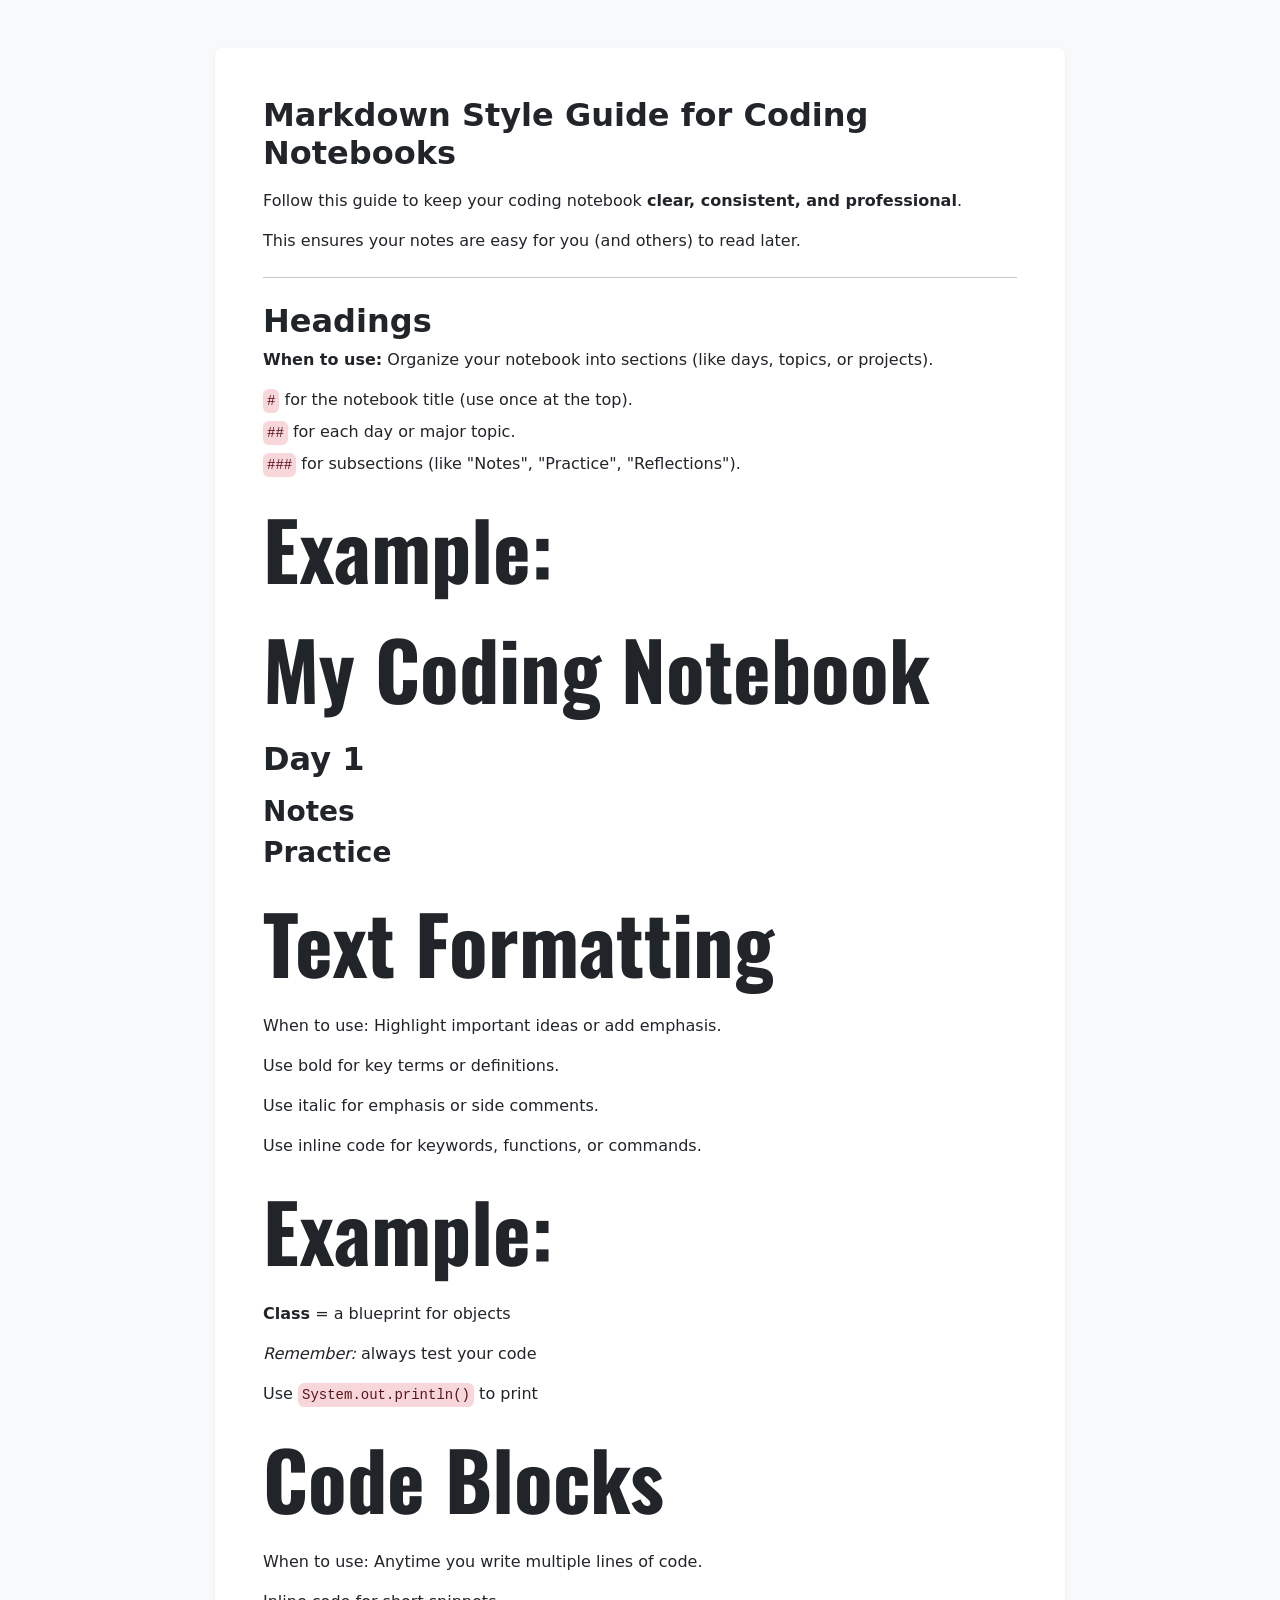
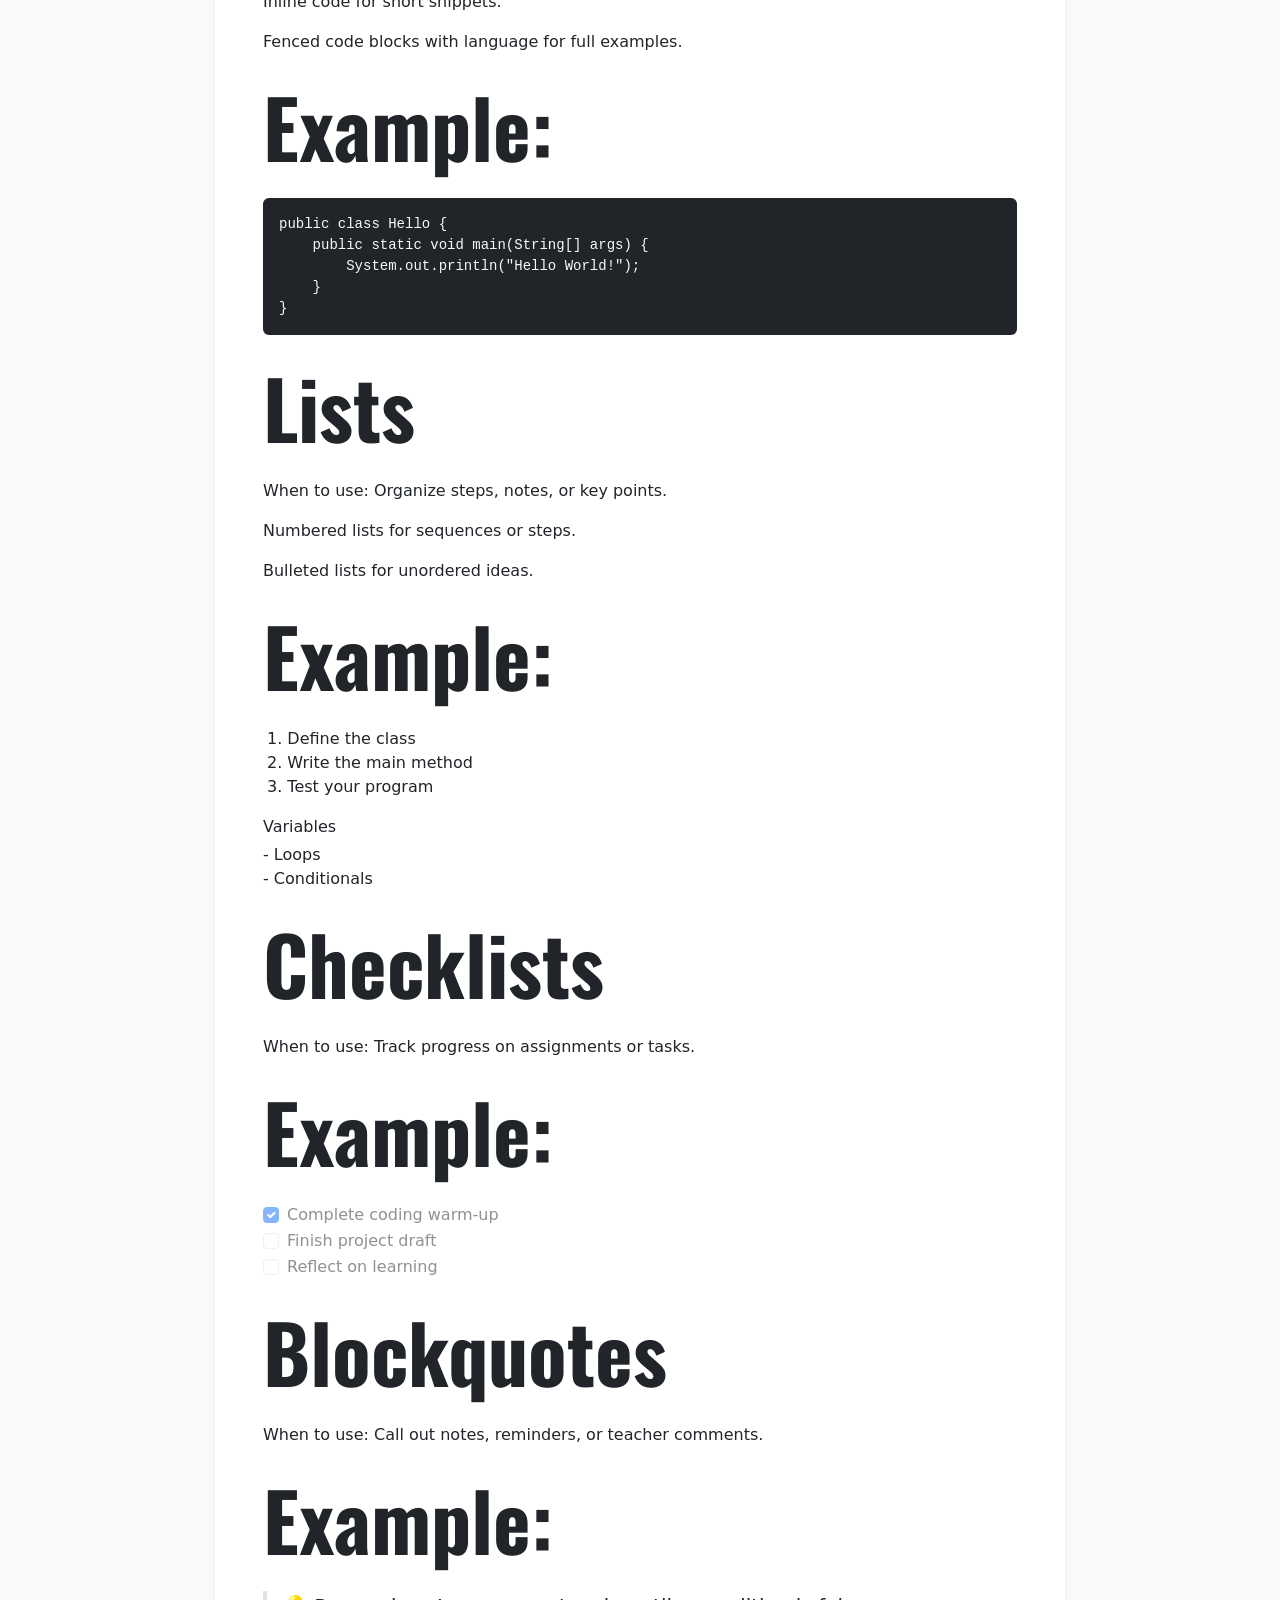
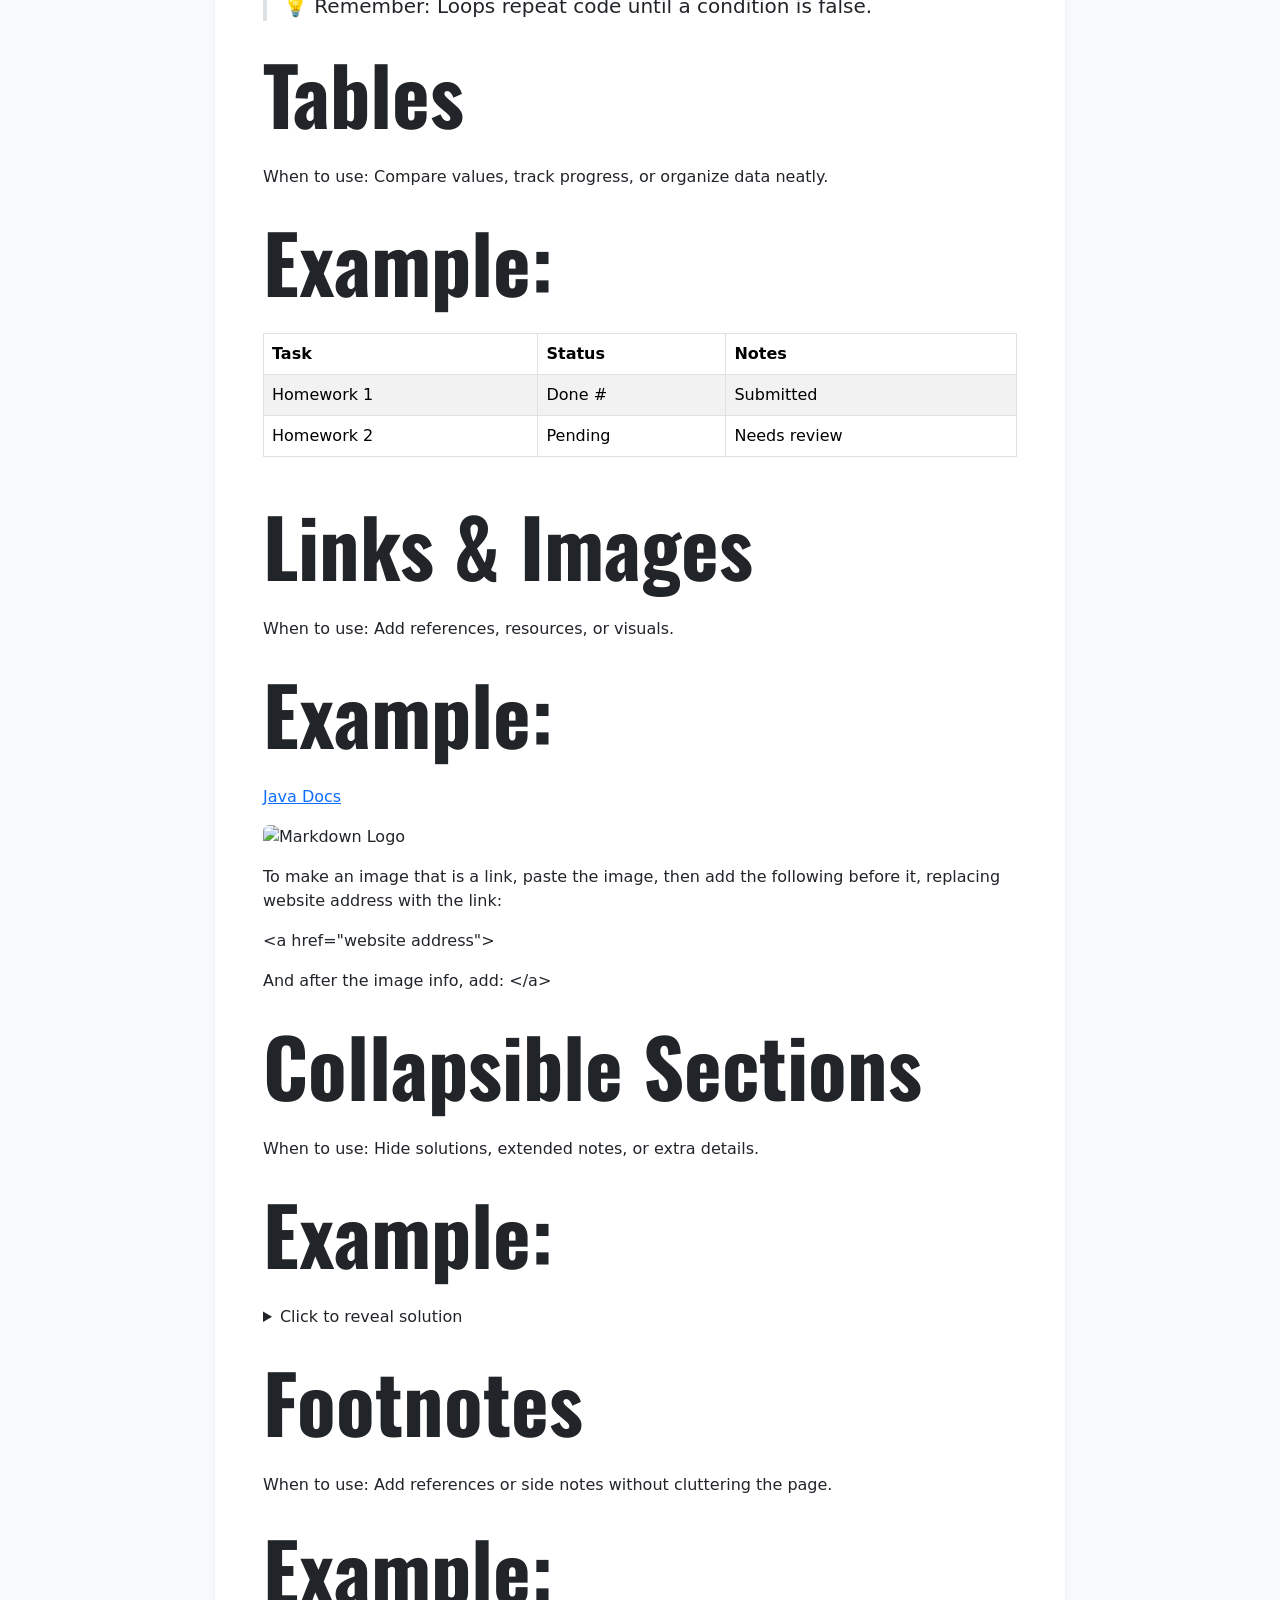
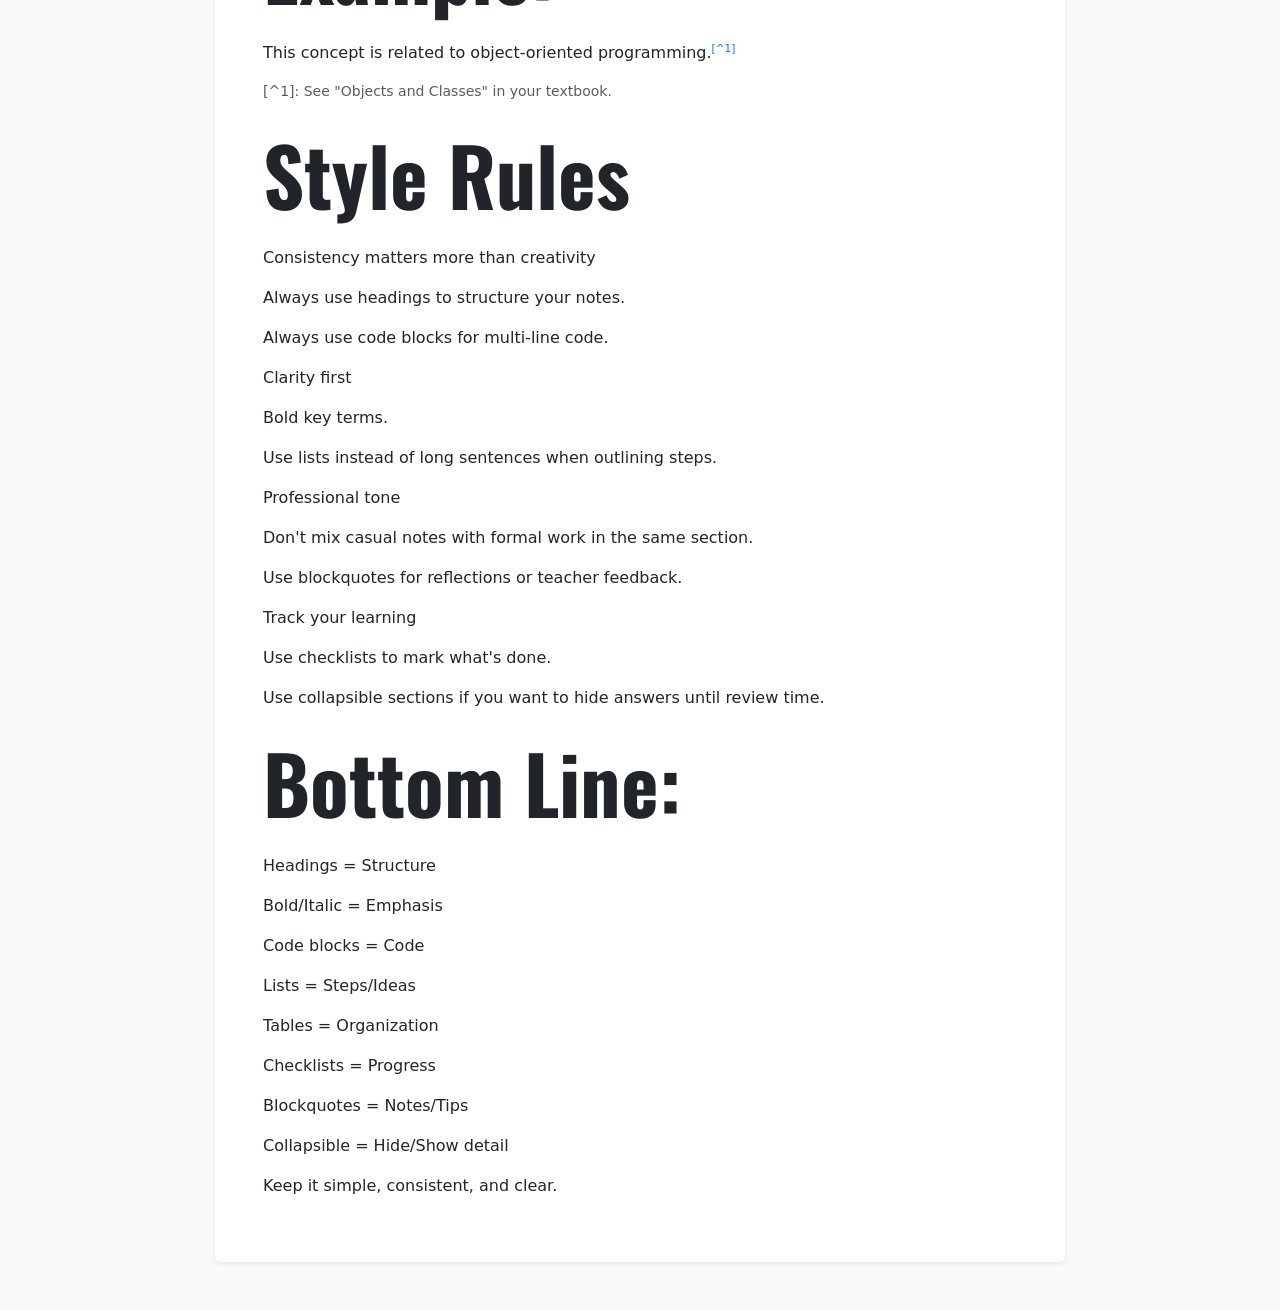
==== notebook.html @ dd40cfe1 "MD to BS5" ====
<!DOCTYPE html>
<html lang="en">
<head>
  <meta charset="UTF-8">
  <meta name="viewport" content="width=device-width, initial-scale=1.0">
  <title>Markdown Style Guide for Coding Notebooks</title>
  <!-- Bootstrap 5 CSS -->
  <link href="https://cdn.jsdelivr.net/npm/bootstrap@5.3.8/dist/css/bootstrap.min.css" rel="stylesheet">
  <link href="style.css" rel="stylesheet">
</head>
<body class="bg-light py-5">
  <div class="container bg-white p-4 p-md-5 rounded shadow-sm" style="max-width: 850px;">

    <h2 class="h2 fw-bold text-dark">Markdown Style Guide for Coding Notebooks</h2>
    
    <p class="mt-3">Follow this guide to keep your coding notebook <strong class="fw-bold">clear, consistent, and professional</strong>.</p>
    
    <p>This ensures your notes are easy for you (and others) to read later.</p>
    
    <hr class="my-4">
    
    <h2 class="h2 fw-bold text-dark">Headings</h2>
    
    <p><strong class="fw-bold">When to use:</strong> Organize your notebook into sections (like days, topics, or projects).</p>
    
    <ul class="list-unstyled">
      <li class="mb-2"><code class="text-danger-emphasis bg-danger-subtle p-1 rounded">#</code> for the notebook title (use once at the top).</li>
      <li class="mb-2"><code class="text-danger-emphasis bg-danger-subtle p-1 rounded">##</code> for each day or major topic.</li>
      <li class="mb-2"><code class="text-danger-emphasis bg-danger-subtle p-1 rounded">###</code> for subsections (like "Notes", "Practice", "Reflections").</li>
    </ul>
    
    <h1 class="display-1 fw-bold text-dark my-4">Example:</h1>
    
    <h1 class="display-1 fw-bold text-dark my-4">My Coding Notebook</h1>
    
    <h2 class="h2 fw-bold text-dark my-3">Day 1</h2>
    
    <h3 class="h3 fw-bold text-dark my-2">Notes</h3>
    
    <h3 class="h3 fw-bold text-dark my-2">Practice</h3>
    
    <h1 class="display-1 fw-bold text-dark my-4">Text Formatting</h1>
    
    <p>When to use: Highlight important ideas or add emphasis.</p>
    
    <p>Use bold for key terms or definitions.</p>
    
    <p>Use italic for emphasis or side comments.</p>
    
    <p>Use inline code for keywords, functions, or commands.</p>
    
    <h1 class="display-1 fw-bold text-dark my-4">Example:</h1>
    
    <p><strong class="fw-bold">Class</strong> = a blueprint for objects</p>
    
    <p><em class="fst-italic">Remember:</em> always test your code</p>
    
    <p>Use <code class="text-danger-emphasis bg-danger-subtle p-1 rounded">System.out.println()</code> to print</p>
    
    <h1 class="display-1 fw-bold text-dark my-4">Code Blocks</h1>
    
    <p>When to use: Anytime you write multiple lines of code.</p>
    
    <p>Inline code for short snippets.</p>
    
    <p>Fenced code blocks with language for full examples.</p>
    
    <h1 class="display-1 fw-bold text-dark my-4">Example:</h1>
    
    <pre class="bg-dark text-light p-3 rounded"><code>public class Hello {
    public static void main(String[] args) {
        System.out.println("Hello World!");
    }
}</code></pre>
    
    <h1 class="display-1 fw-bold text-dark my-4">Lists</h1>
    
    <p>When to use: Organize steps, notes, or key points.</p>
    
    <p>Numbered lists for sequences or steps.</p>
    
    <p>Bulleted lists for unordered ideas.</p>
    
    <h1 class="display-1 fw-bold text-dark my-4">Example:</h1>
    
    <ol class="list-group list-group-numbered border-0 mb-3">
      <li class="list-group-item border-0 p-0 ps-1 bg-transparent">Define the class</li>
      <li class="list-group-item border-0 p-0 ps-1 bg-transparent">Write the main method</li>
      <li class="list-group-item border-0 p-0 ps-1 bg-transparent">Test your program</li>
    </ol>
    
    <p class="mb-1">Variables</p>
    
    <ul class="list-unstyled mb-3">
      <li>- Loops</li>
      <li>- Conditionals</li>
    </ul>
    
    <h1 class="display-1 fw-bold text-dark my-4">Checklists</h1>
    
    <p>When to use: Track progress on assignments or tasks.</p>
    
    <h1 class="display-1 fw-bold text-dark my-4">Example:</h1>
    
    <div class="form-check">
      <input class="form-check-input" type="checkbox" checked disabled id="check1">
      <label class="form-check-label" for="check1">Complete coding warm-up</label>
    </div>
    
    <div class="form-check">
      <input class="form-check-input" type="checkbox" disabled id="check2">
      <label class="form-check-label" for="check2">Finish project draft</label>
    </div>
    
    <div class="form-check">
      <input class="form-check-input" type="checkbox" disabled id="check3">
      <label class="form-check-label" for="check3">Reflect on learning</label>
    </div>
    
    <h1 class="display-1 fw-bold text-dark my-4">Blockquotes</h1>
    
    <p>When to use: Call out notes, reminders, or teacher comments.</p>
    
    <h1 class="display-1 fw-bold text-dark my-4">Example:</h1>
    
    <blockquote class="blockquote border-start border-4 ps-3">
      <p>💡 Remember: Loops repeat code until a condition is false.</p>
    </blockquote>
    
    <h1 class="display-1 fw-bold text-dark my-4">Tables</h1>
    
    <p>When to use: Compare values, track progress, or organize data neatly.</p>
    
    <h1 class="display-1 fw-bold text-dark my-4">Example:</h1>
    
    <div class="table-responsive">
      <table class="table table-striped table-hover table-bordered">
        <thead>
          <tr>
            <th>Task</th>
            <th>Status</th>
            <th>Notes</th>
          </tr>
        </thead>
        <tbody>
          <tr>
            <td>Homework 1</td>
            <td>Done #</td>
            <td>Submitted</td>
          </tr>
          <tr>
            <td>Homework 2</td>
            <td>Pending</td>
            <td>Needs review</td>
          </tr>
        </tbody>
      </table>
    </div>
    
    <h1 class="display-1 fw-bold text-dark my-4">Links &amp; Images</h1>
    
    <p>When to use: Add references, resources, or visuals.</p>
    
    <h1 class="display-1 fw-bold text-dark my-4">Example:</h1>
    
    <p><a href="https://oracle.com" class="link-primary">Java Docs</a></p>
    
    <p><img src="https://wikimedia.org" class="img-fluid rounded" alt="Markdown Logo"></p>
    
    <p>To make an image that is a link, paste the image, then add the following before it, replacing website address with the link:</p>
    
    <p>&lt;a href="website address"&gt;</p>
    
    <p>And after the image info, add: &lt;/a&gt;</p>
    
    <h1 class="display-1 fw-bold text-dark my-4">Collapsible Sections</h1>
    
    <p>When to use: Hide solutions, extended notes, or extra details.</p>
    
    <h1 class="display-1 fw-bold text-dark my-4">Example:</h1>
    
    <details>
      <summary>Click to reveal solution</summary>
      <p class="mt-2">System.out.println("Answer: 42");</p>
    </details>
    
    <h1 class="display-1 fw-bold text-dark my-4">Footnotes</h1>
    
    <p>When to use: Add references or side notes without cluttering the page.</p>
    
    <h1 class="display-1 fw-bold text-dark my-4">Example:</h1>
    
    <p>This concept is related to object-oriented programming.<sup><a href="#footnote-1" class="text-decoration-none small">[^1]</a></sup></p>
    
    <p id="footnote-1" class="text-muted small mt-3">[^1]: See "Objects and Classes" in your textbook.</p>
    
    <h1 class="display-1 fw-bold text-dark my-4">Style Rules</h1>
    
    <p>Consistency matters more than creativity</p>
    
    <p>Always use headings to structure your notes.</p>
    
    <p>Always use code blocks for multi-line code.</p>
    
    <p>Clarity first</p>
    
    <p>Bold key terms.</p>
    
    <p>Use lists instead of long sentences when outlining steps.</p>
    
    <p>Professional tone</p>
    
    <p>Don't mix casual notes with formal work in the same section.</p>
    
    <p>Use blockquotes for reflections or teacher feedback.</p>
    
    <p>Track your learning</p>
    
    <p>Use checklists to mark what's done.</p>
    
    <p>Use collapsible sections if you want to hide answers until review time.</p>
    
    <h1 class="display-1 fw-bold text-dark my-4">Bottom Line:</h1>
    
    <p>Headings = Structure</p>
    
    <p>Bold/Italic = Emphasis</p>
    
    <p>Code blocks = Code</p>
    
    <p>Lists = Steps/Ideas</p>
    
    <p>Tables = Organization</p>
    
    <p>Checklists = Progress</p>
    
    <p>Blockquotes = Notes/Tips</p>
    
    <p>Collapsible = Hide/Show detail</p>
    
    <p>Keep it simple, consistent, and clear.</p>

  </div>
  <script src="https://cdn.jsdelivr.net/npm/bootstrap@5.3.8/dist/js/bootstrap.bundle.min.js" integrity="sha384-FKyoEForCGlyvwx9Hj09JcYn3nv7wiPVlz7YYwJrWVcXK/BmnVDxM+D2scQbITxI" crossorigin="anonymous"></script>
</body>
</html>
---- style.css ----
@import url('https://fonts.googleapis.com/css2?family=Oswald:wght@200..700&display=swap');

h1, h2 h3 {
  font-family: 'Oswald', sans-serif;
}

html {
  scroll-behavior: smooth;
}
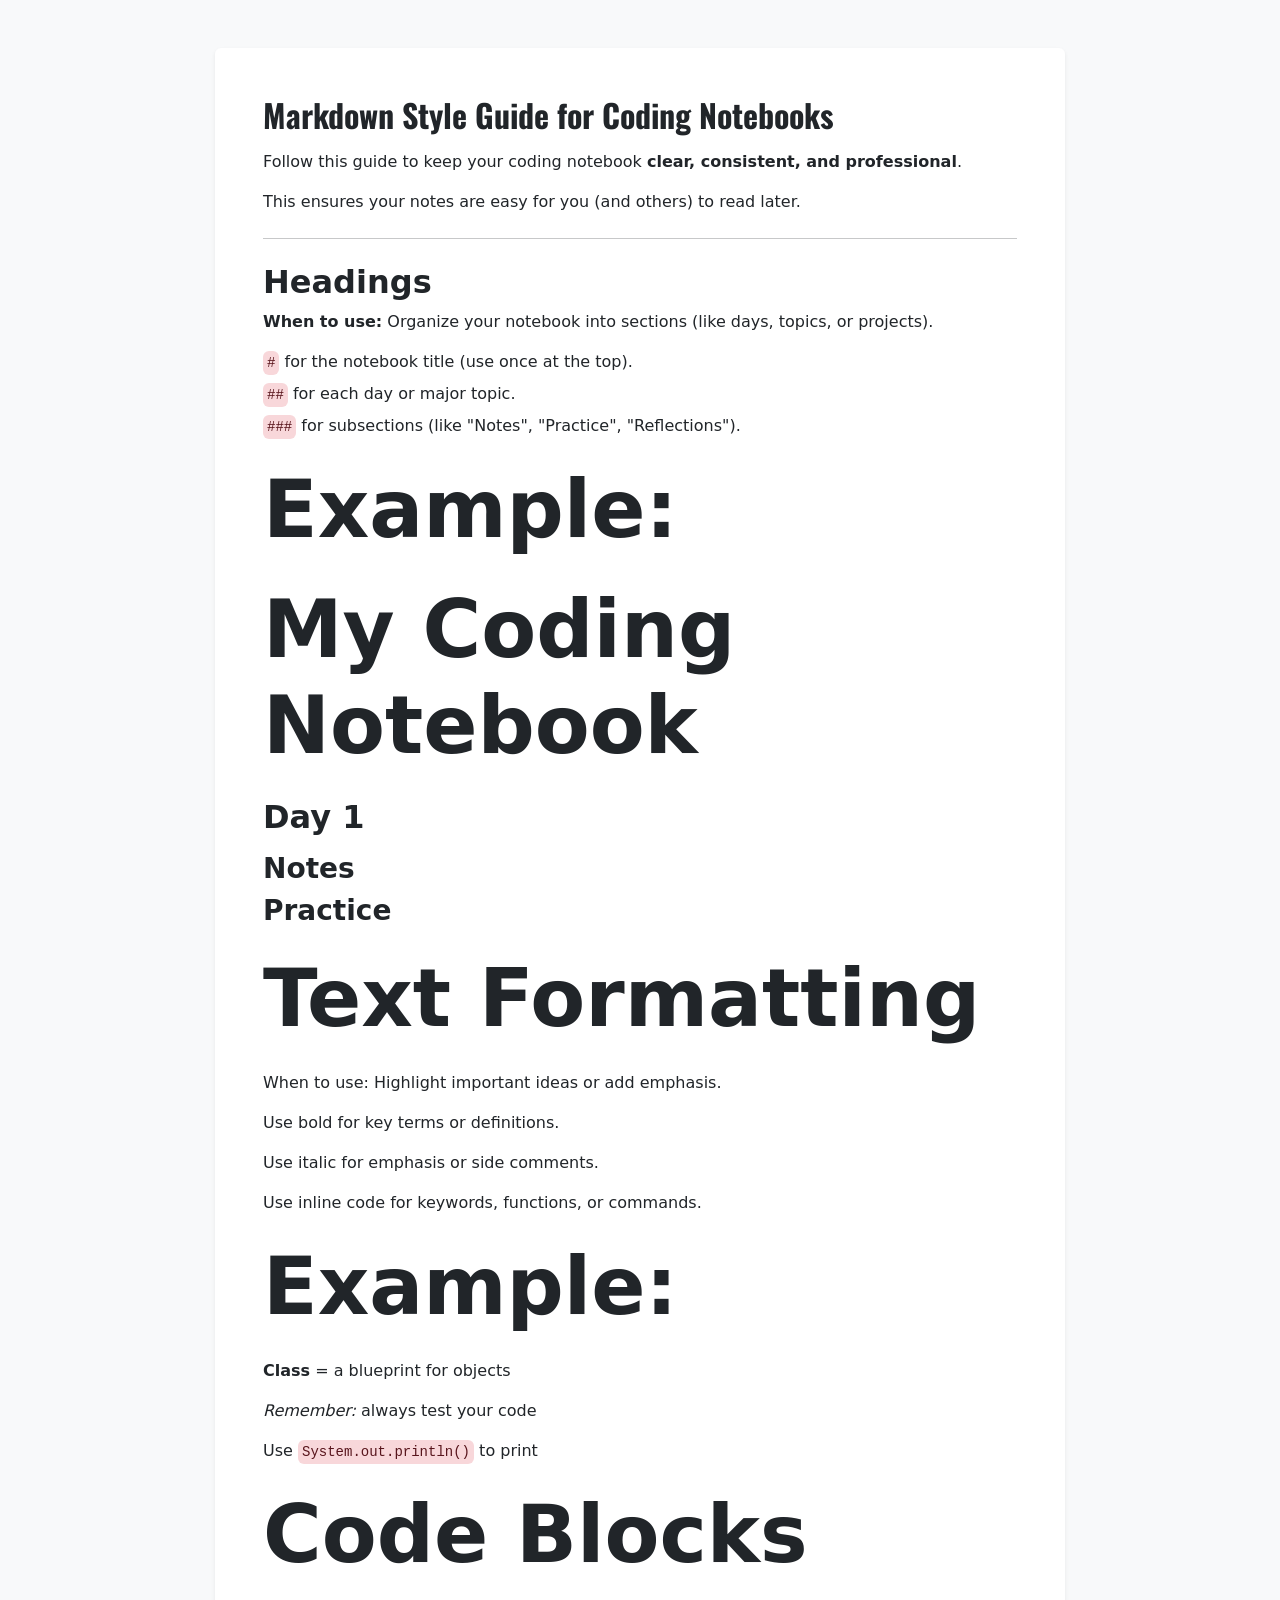
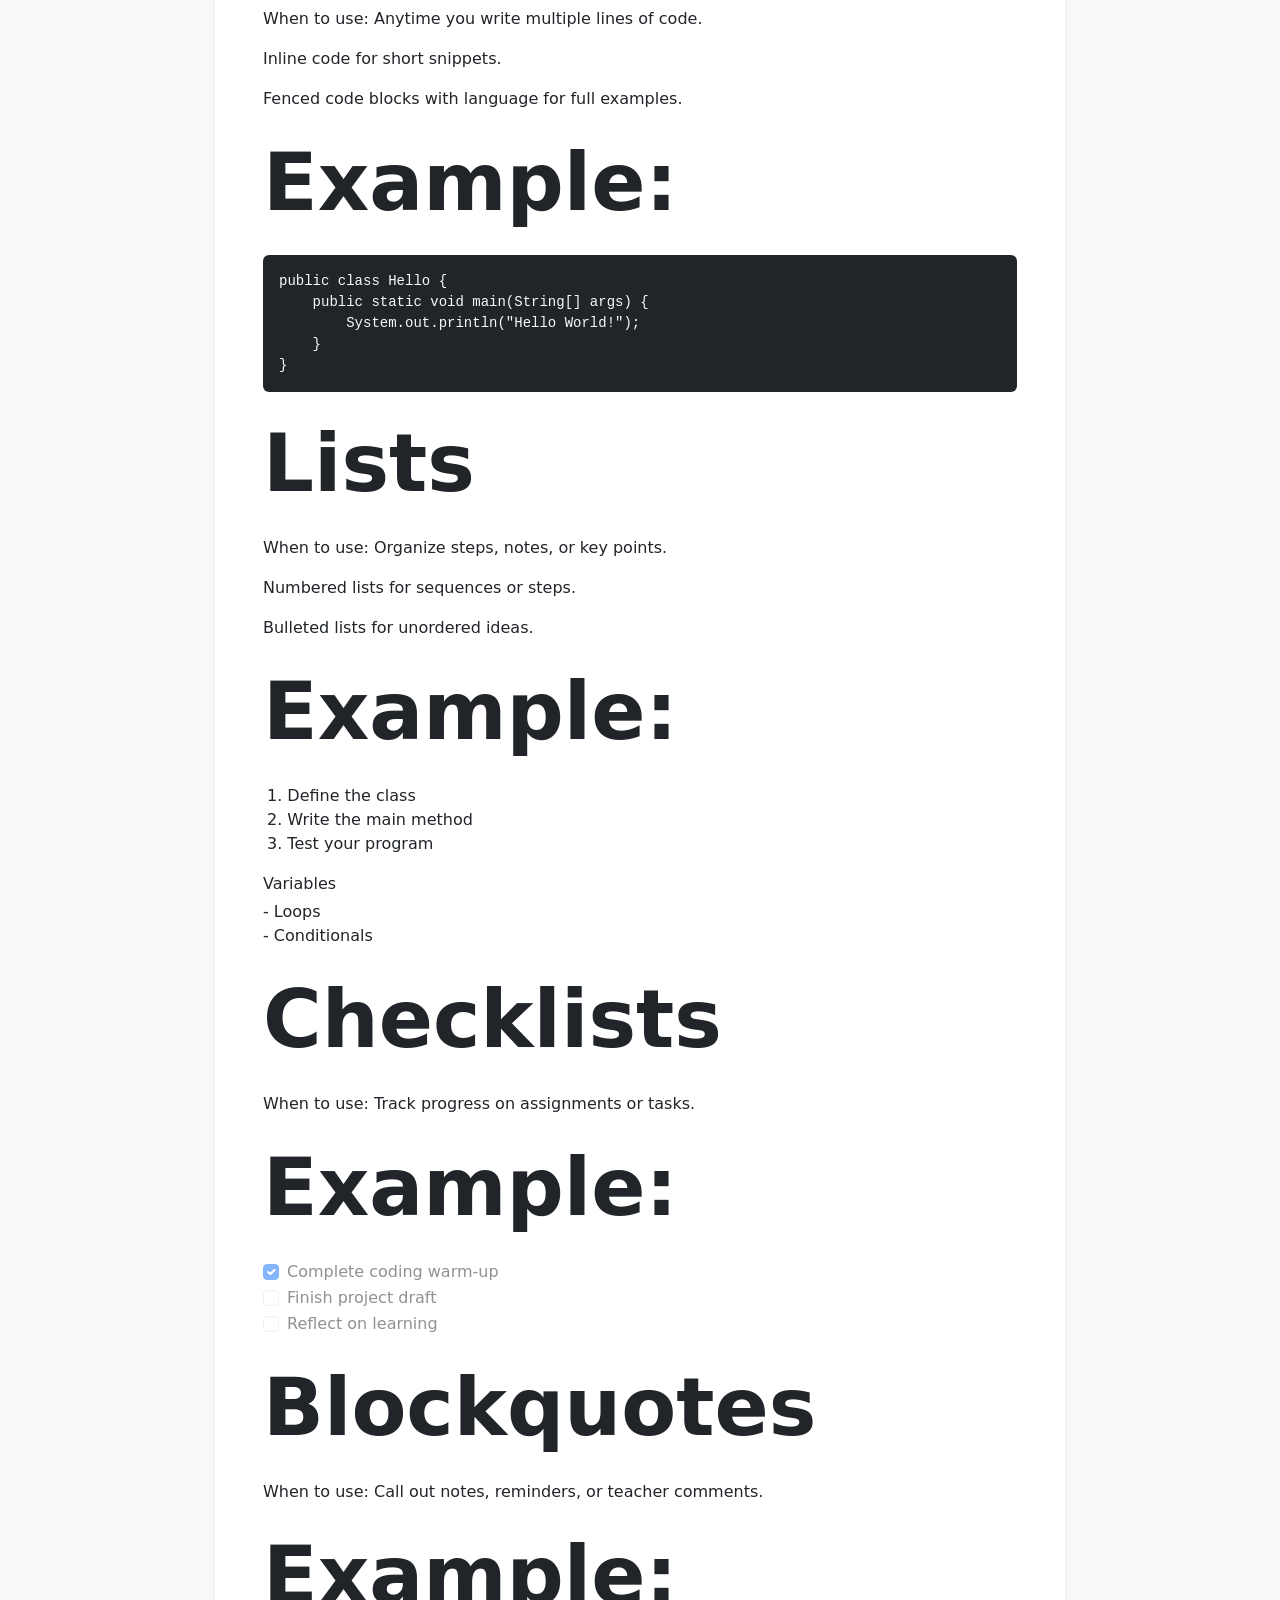
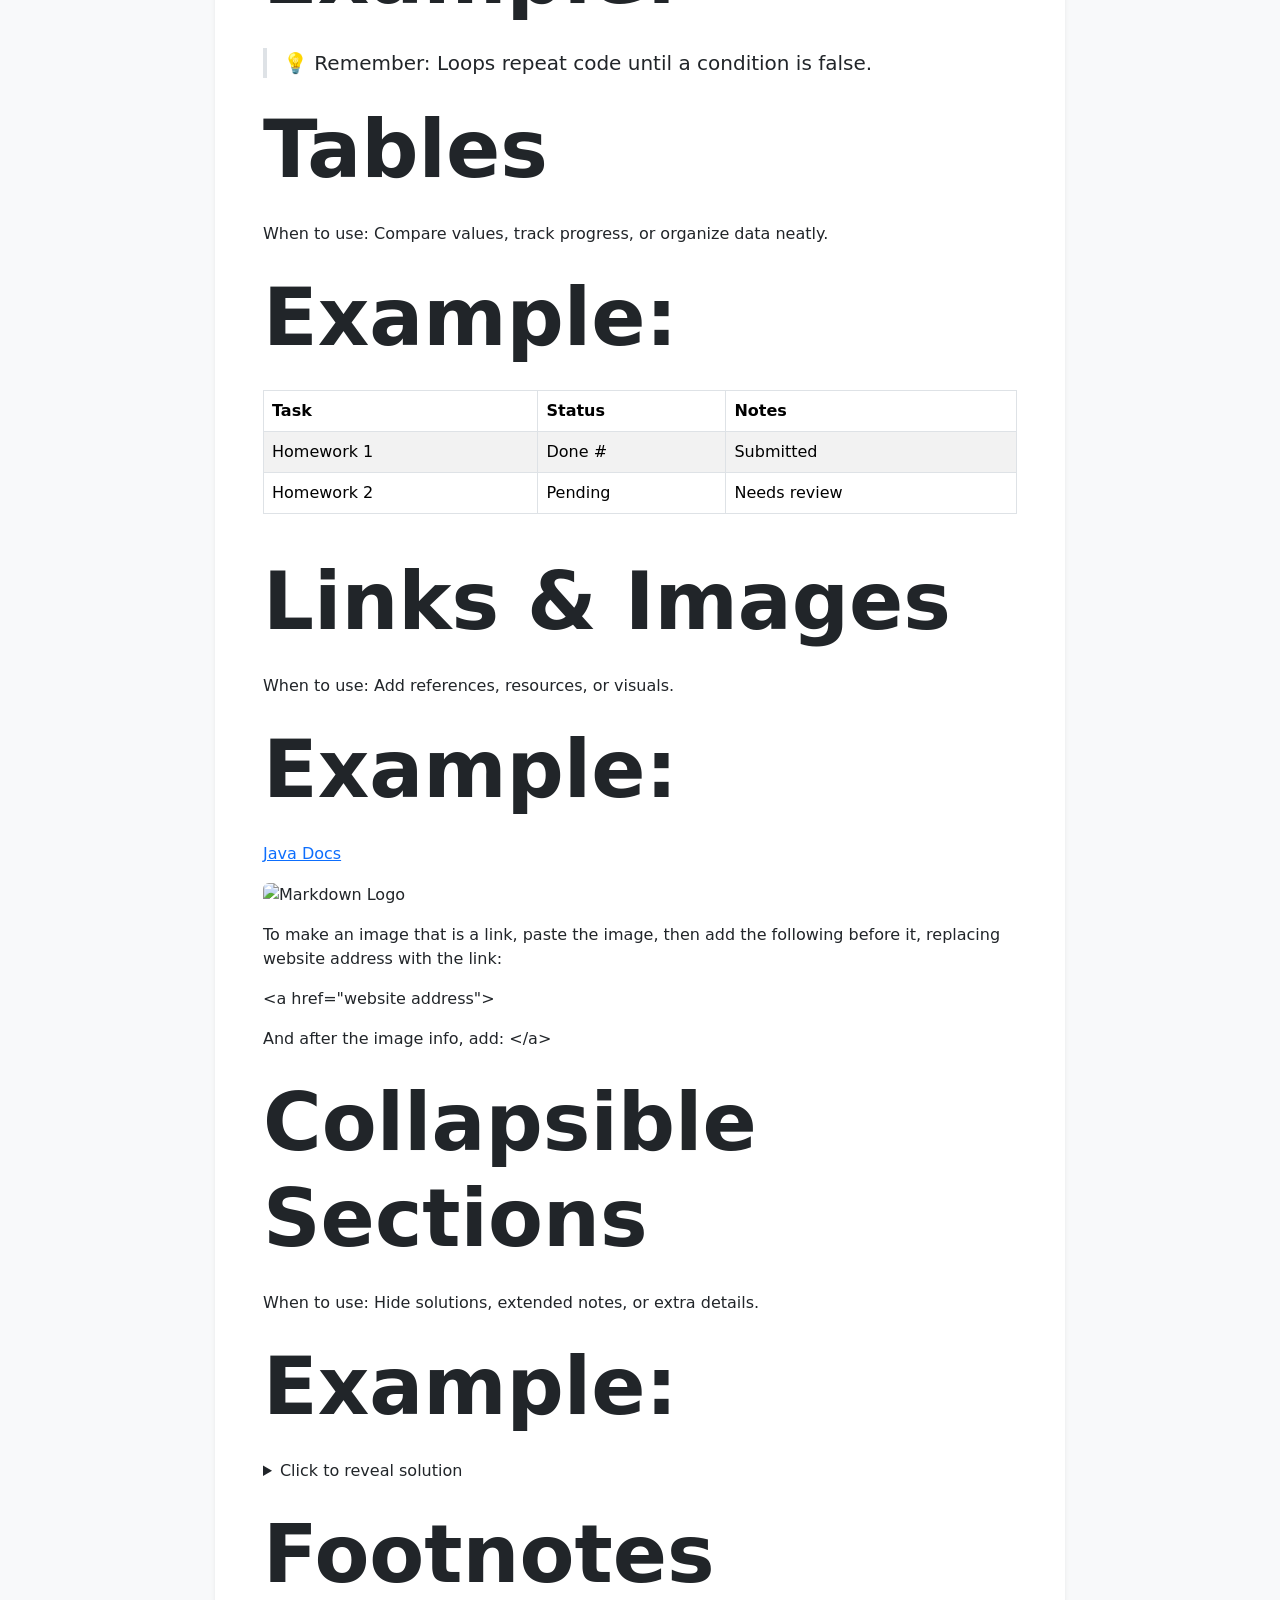
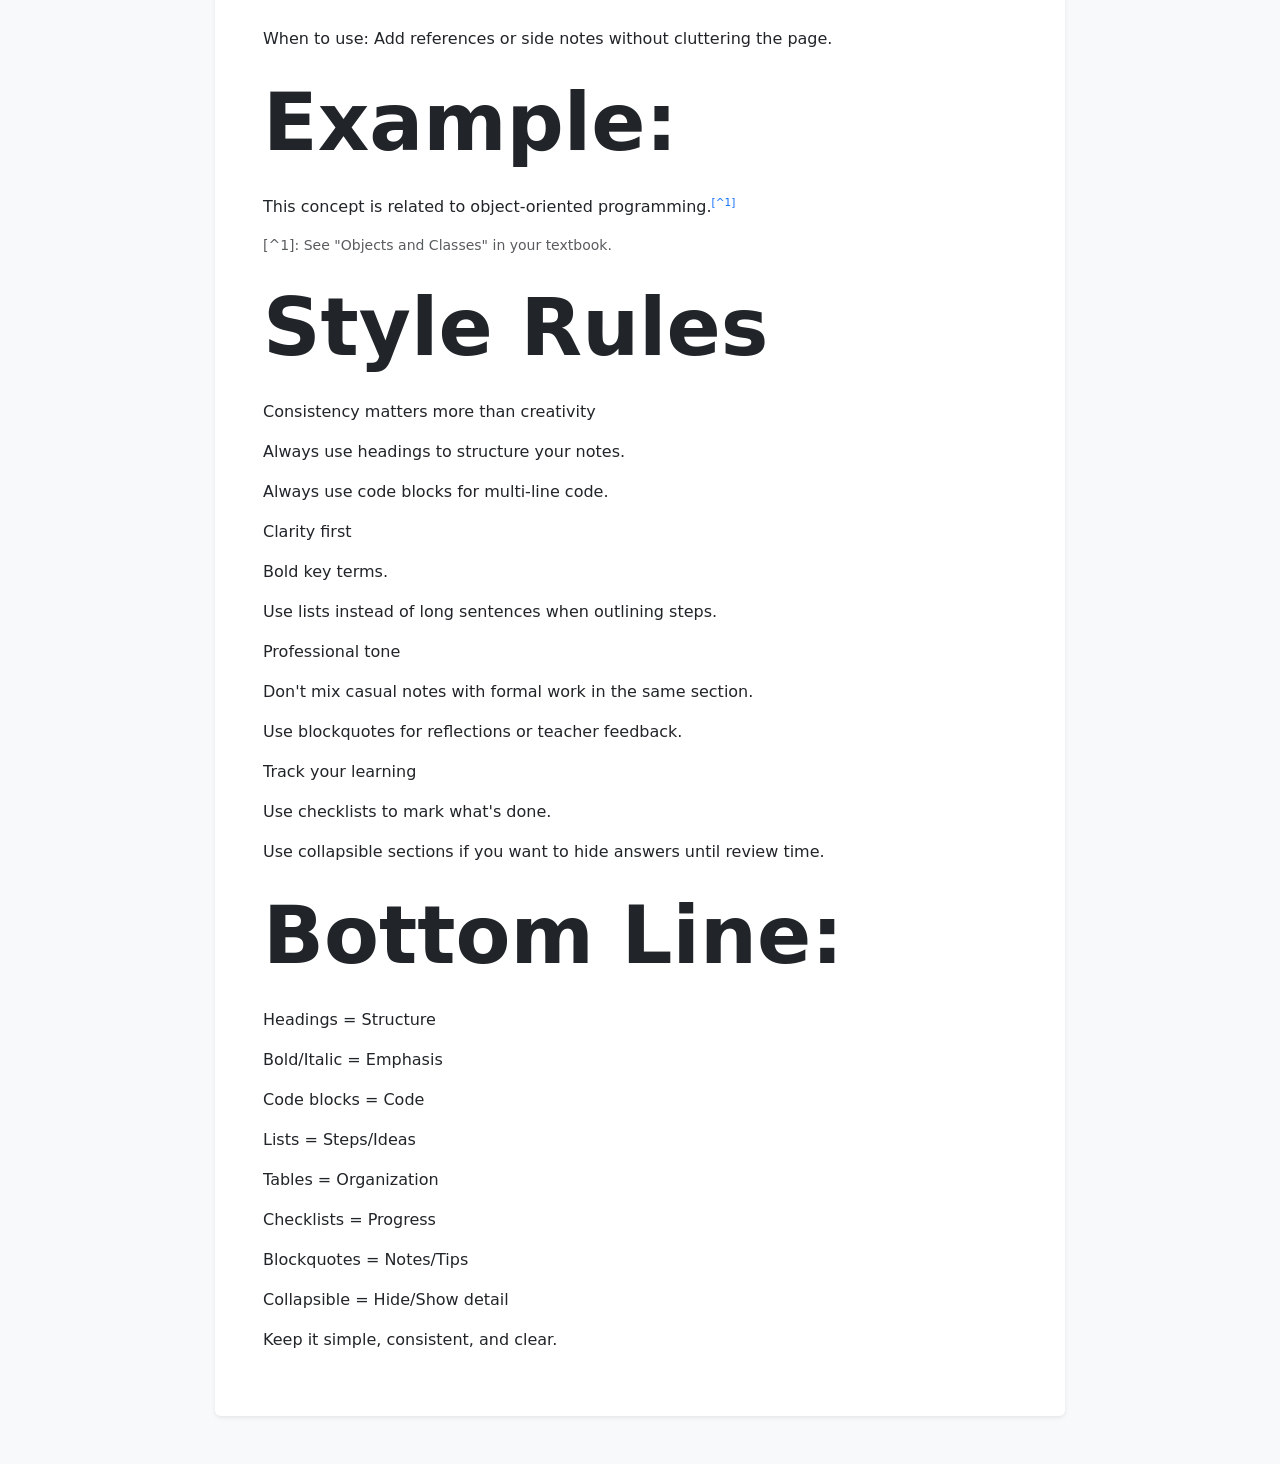
==== commit 3398a529: "Change headings from h1 to h2 for consistency" ====
--- a/notebook.html
+++ b/notebook.html
@@ -11,7 +11,7 @@
 <body class="bg-light py-5">
   <div class="container bg-white p-4 p-md-5 rounded shadow-sm" style="max-width: 850px;">
 
-    <h2 class="h2 fw-bold text-dark">Markdown Style Guide for Coding Notebooks</h2>
+    <h1 class="h2 fw-bold text-dark">Markdown Style Guide for Coding Notebooks</h2>
     
     <p class="mt-3">Follow this guide to keep your coding notebook <strong class="fw-bold">clear, consistent, and professional</strong>.</p>
     
@@ -29,9 +29,9 @@
       <li class="mb-2"><code class="text-danger-emphasis bg-danger-subtle p-1 rounded">###</code> for subsections (like "Notes", "Practice", "Reflections").</li>
     </ul>
     
-    <h1 class="display-1 fw-bold text-dark my-4">Example:</h1>
-    
-    <h1 class="display-1 fw-bold text-dark my-4">My Coding Notebook</h1>
+    <h2 class="display-1 fw-bold text-dark my-4">Example:</h2>
+    
+    <h2 class="display-1 fw-bold text-dark my-4">My Coding Notebook</h2>
     
     <h2 class="h2 fw-bold text-dark my-3">Day 1</h2>
     
@@ -39,7 +39,7 @@
     
     <h3 class="h3 fw-bold text-dark my-2">Practice</h3>
     
-    <h1 class="display-1 fw-bold text-dark my-4">Text Formatting</h1>
+    <h2 class="display-1 fw-bold text-dark my-4">Text Formatting</h2>
     
     <p>When to use: Highlight important ideas or add emphasis.</p>
     
@@ -49,7 +49,7 @@
     
     <p>Use inline code for keywords, functions, or commands.</p>
     
-    <h1 class="display-1 fw-bold text-dark my-4">Example:</h1>
+    <h2 class="display-1 fw-bold text-dark my-4">Example:</h2>
     
     <p><strong class="fw-bold">Class</strong> = a blueprint for objects</p>
     
@@ -57,7 +57,7 @@
     
     <p>Use <code class="text-danger-emphasis bg-danger-subtle p-1 rounded">System.out.println()</code> to print</p>
     
-    <h1 class="display-1 fw-bold text-dark my-4">Code Blocks</h1>
+    <h2 class="display-1 fw-bold text-dark my-4">Code Blocks</h2>
     
     <p>When to use: Anytime you write multiple lines of code.</p>
     
@@ -65,7 +65,7 @@
     
     <p>Fenced code blocks with language for full examples.</p>
     
-    <h1 class="display-1 fw-bold text-dark my-4">Example:</h1>
+    <h3 class="display-1 fw-bold text-dark my-4">Example:</h3>
     
     <pre class="bg-dark text-light p-3 rounded"><code>public class Hello {
     public static void main(String[] args) {
@@ -73,7 +73,7 @@
     }
 }</code></pre>
     
-    <h1 class="display-1 fw-bold text-dark my-4">Lists</h1>
+    <h2 class="display-1 fw-bold text-dark my-4">Lists</h2>
     
     <p>When to use: Organize steps, notes, or key points.</p>
     
@@ -81,7 +81,7 @@
     
     <p>Bulleted lists for unordered ideas.</p>
     
-    <h1 class="display-1 fw-bold text-dark my-4">Example:</h1>
+    <h3 class="display-1 fw-bold text-dark my-4">Example:</h3>
     
     <ol class="list-group list-group-numbered border-0 mb-3">
       <li class="list-group-item border-0 p-0 ps-1 bg-transparent">Define the class</li>
@@ -96,11 +96,11 @@
       <li>- Conditionals</li>
     </ul>
     
-    <h1 class="display-1 fw-bold text-dark my-4">Checklists</h1>
+    <h2 class="display-1 fw-bold text-dark my-4">Checklists</h2>
     
     <p>When to use: Track progress on assignments or tasks.</p>
     
-    <h1 class="display-1 fw-bold text-dark my-4">Example:</h1>
+    <h3 class="display-1 fw-bold text-dark my-4">Example:</h3>
     
     <div class="form-check">
       <input class="form-check-input" type="checkbox" checked disabled id="check1">
@@ -117,21 +117,21 @@
       <label class="form-check-label" for="check3">Reflect on learning</label>
     </div>
     
-    <h1 class="display-1 fw-bold text-dark my-4">Blockquotes</h1>
+    <h2 class="display-1 fw-bold text-dark my-4">Blockquotes</h2>
     
     <p>When to use: Call out notes, reminders, or teacher comments.</p>
     
-    <h1 class="display-1 fw-bold text-dark my-4">Example:</h1>
+    <h3 class="display-1 fw-bold text-dark my-4">Example:</h3>
     
     <blockquote class="blockquote border-start border-4 ps-3">
       <p>💡 Remember: Loops repeat code until a condition is false.</p>
     </blockquote>
     
-    <h1 class="display-1 fw-bold text-dark my-4">Tables</h1>
+    <h2 class="display-1 fw-bold text-dark my-4">Tables</h2>
     
     <p>When to use: Compare values, track progress, or organize data neatly.</p>
     
-    <h1 class="display-1 fw-bold text-dark my-4">Example:</h1>
+    <h3 class="display-1 fw-bold text-dark my-4">Example:</h3>
     
     <div class="table-responsive">
       <table class="table table-striped table-hover table-bordered">
@@ -157,11 +157,11 @@
       </table>
     </div>
     
-    <h1 class="display-1 fw-bold text-dark my-4">Links &amp; Images</h1>
+    <h2 class="display-1 fw-bold text-dark my-4">Links &amp; Images</h2>
     
     <p>When to use: Add references, resources, or visuals.</p>
     
-    <h1 class="display-1 fw-bold text-dark my-4">Example:</h1>
+    <h3 class="display-1 fw-bold text-dark my-4">Example:</h3>
     
     <p><a href="https://oracle.com" class="link-primary">Java Docs</a></p>
     
@@ -173,28 +173,28 @@
     
     <p>And after the image info, add: &lt;/a&gt;</p>
     
-    <h1 class="display-1 fw-bold text-dark my-4">Collapsible Sections</h1>
+    <h2 class="display-1 fw-bold text-dark my-4">Collapsible Sections</h2>
     
     <p>When to use: Hide solutions, extended notes, or extra details.</p>
     
-    <h1 class="display-1 fw-bold text-dark my-4">Example:</h1>
+    <h3 class="display-1 fw-bold text-dark my-4">Example:</h3>
     
     <details>
       <summary>Click to reveal solution</summary>
       <p class="mt-2">System.out.println("Answer: 42");</p>
     </details>
     
-    <h1 class="display-1 fw-bold text-dark my-4">Footnotes</h1>
+    <h2 class="display-1 fw-bold text-dark my-4">Footnotes</h2>
     
     <p>When to use: Add references or side notes without cluttering the page.</p>
     
-    <h1 class="display-1 fw-bold text-dark my-4">Example:</h1>
+    <h3 class="display-1 fw-bold text-dark my-4">Example:</h3>
     
     <p>This concept is related to object-oriented programming.<sup><a href="#footnote-1" class="text-decoration-none small">[^1]</a></sup></p>
     
     <p id="footnote-1" class="text-muted small mt-3">[^1]: See "Objects and Classes" in your textbook.</p>
     
-    <h1 class="display-1 fw-bold text-dark my-4">Style Rules</h1>
+    <h2 class="display-1 fw-bold text-dark my-4">Style Rules</h2>
     
     <p>Consistency matters more than creativity</p>
     
@@ -220,7 +220,7 @@
     
     <p>Use collapsible sections if you want to hide answers until review time.</p>
     
-    <h1 class="display-1 fw-bold text-dark my-4">Bottom Line:</h1>
+    <h2 class="display-1 fw-bold text-dark my-4">Bottom Line:</h2>
     
     <p>Headings = Structure</p>
     
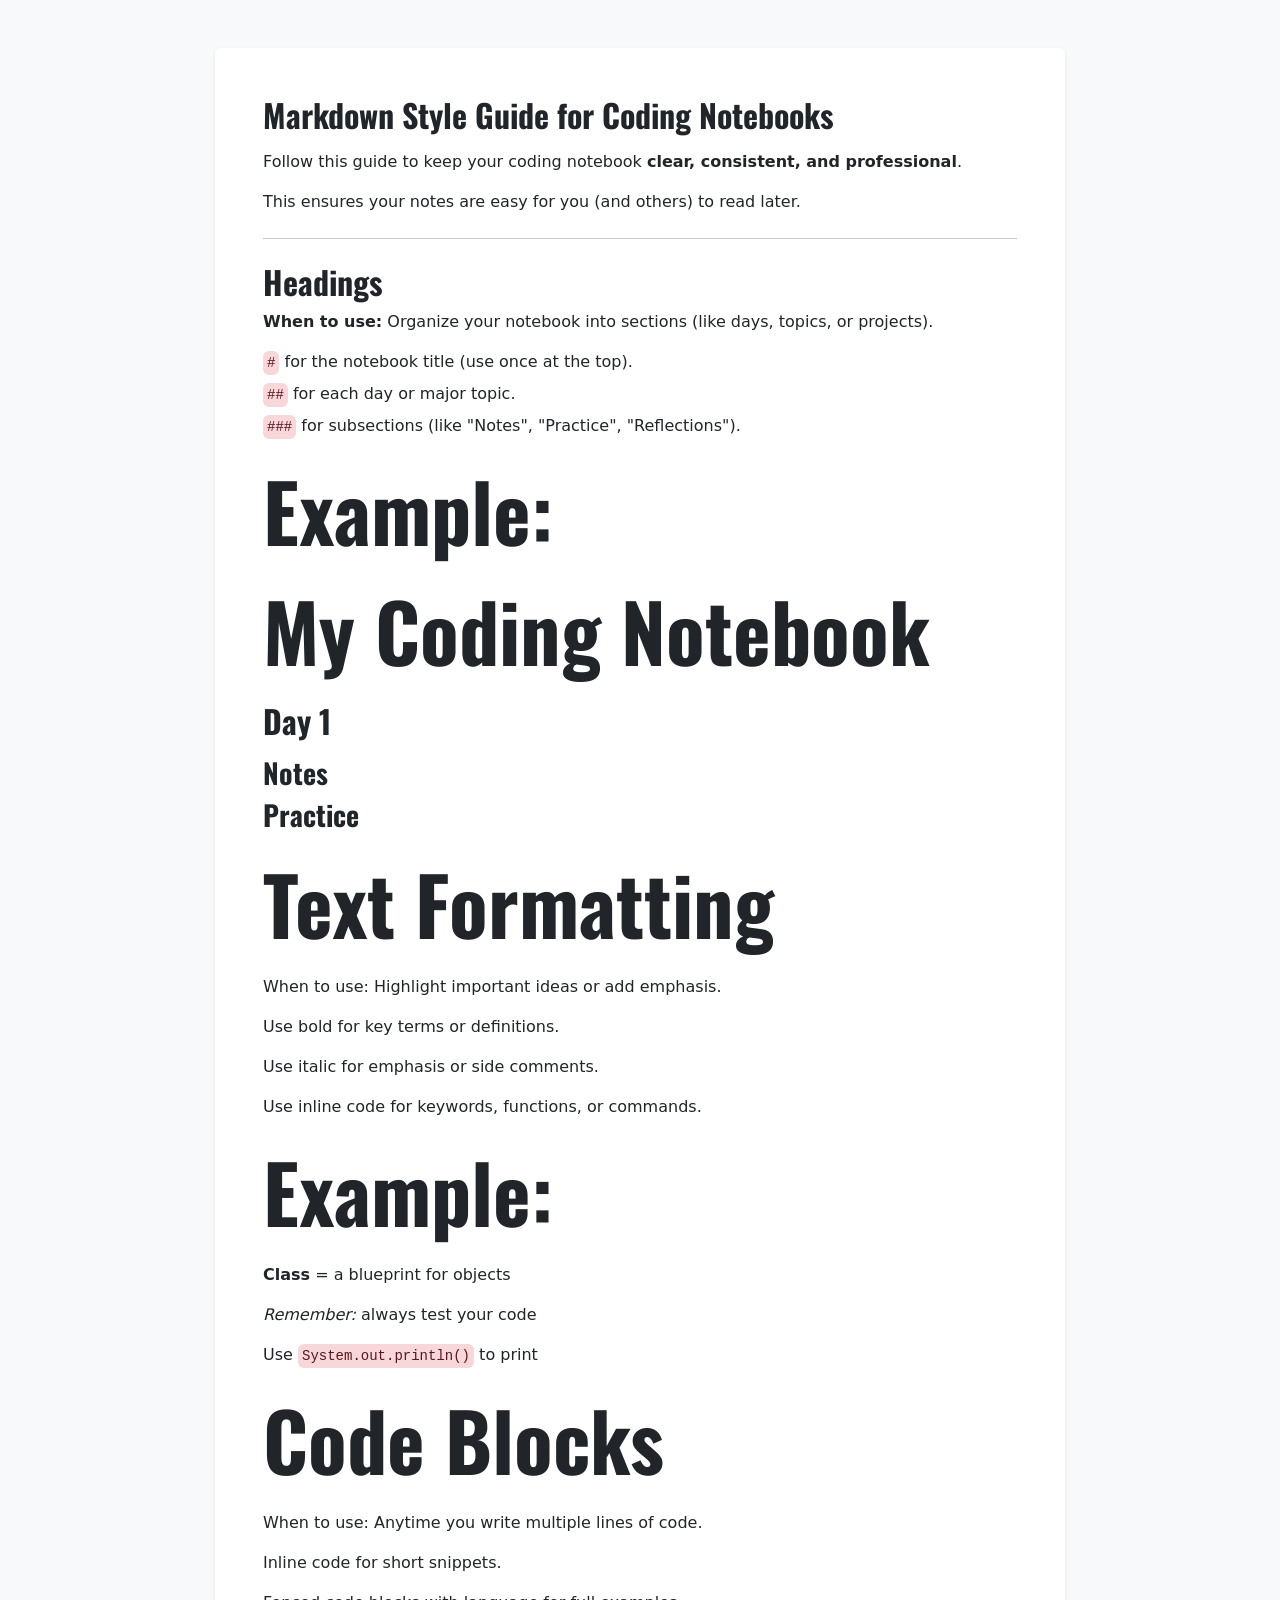
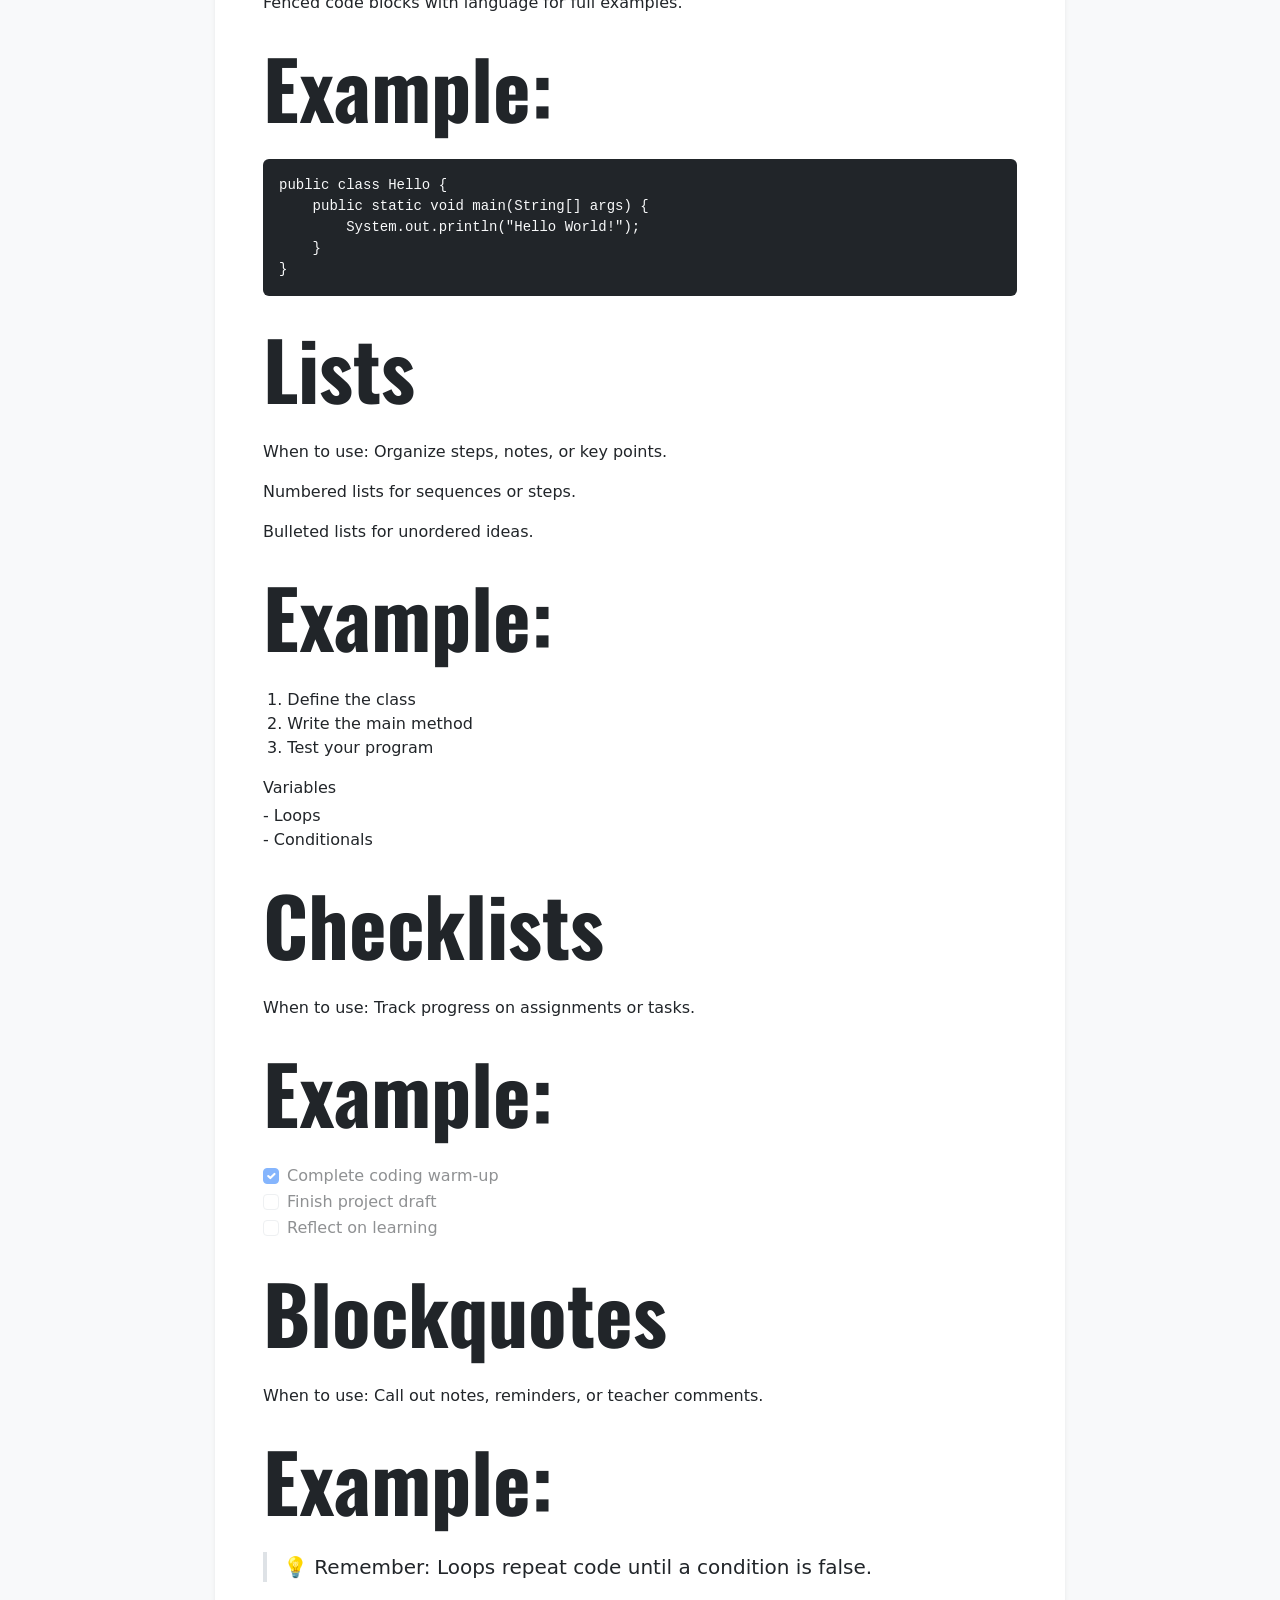
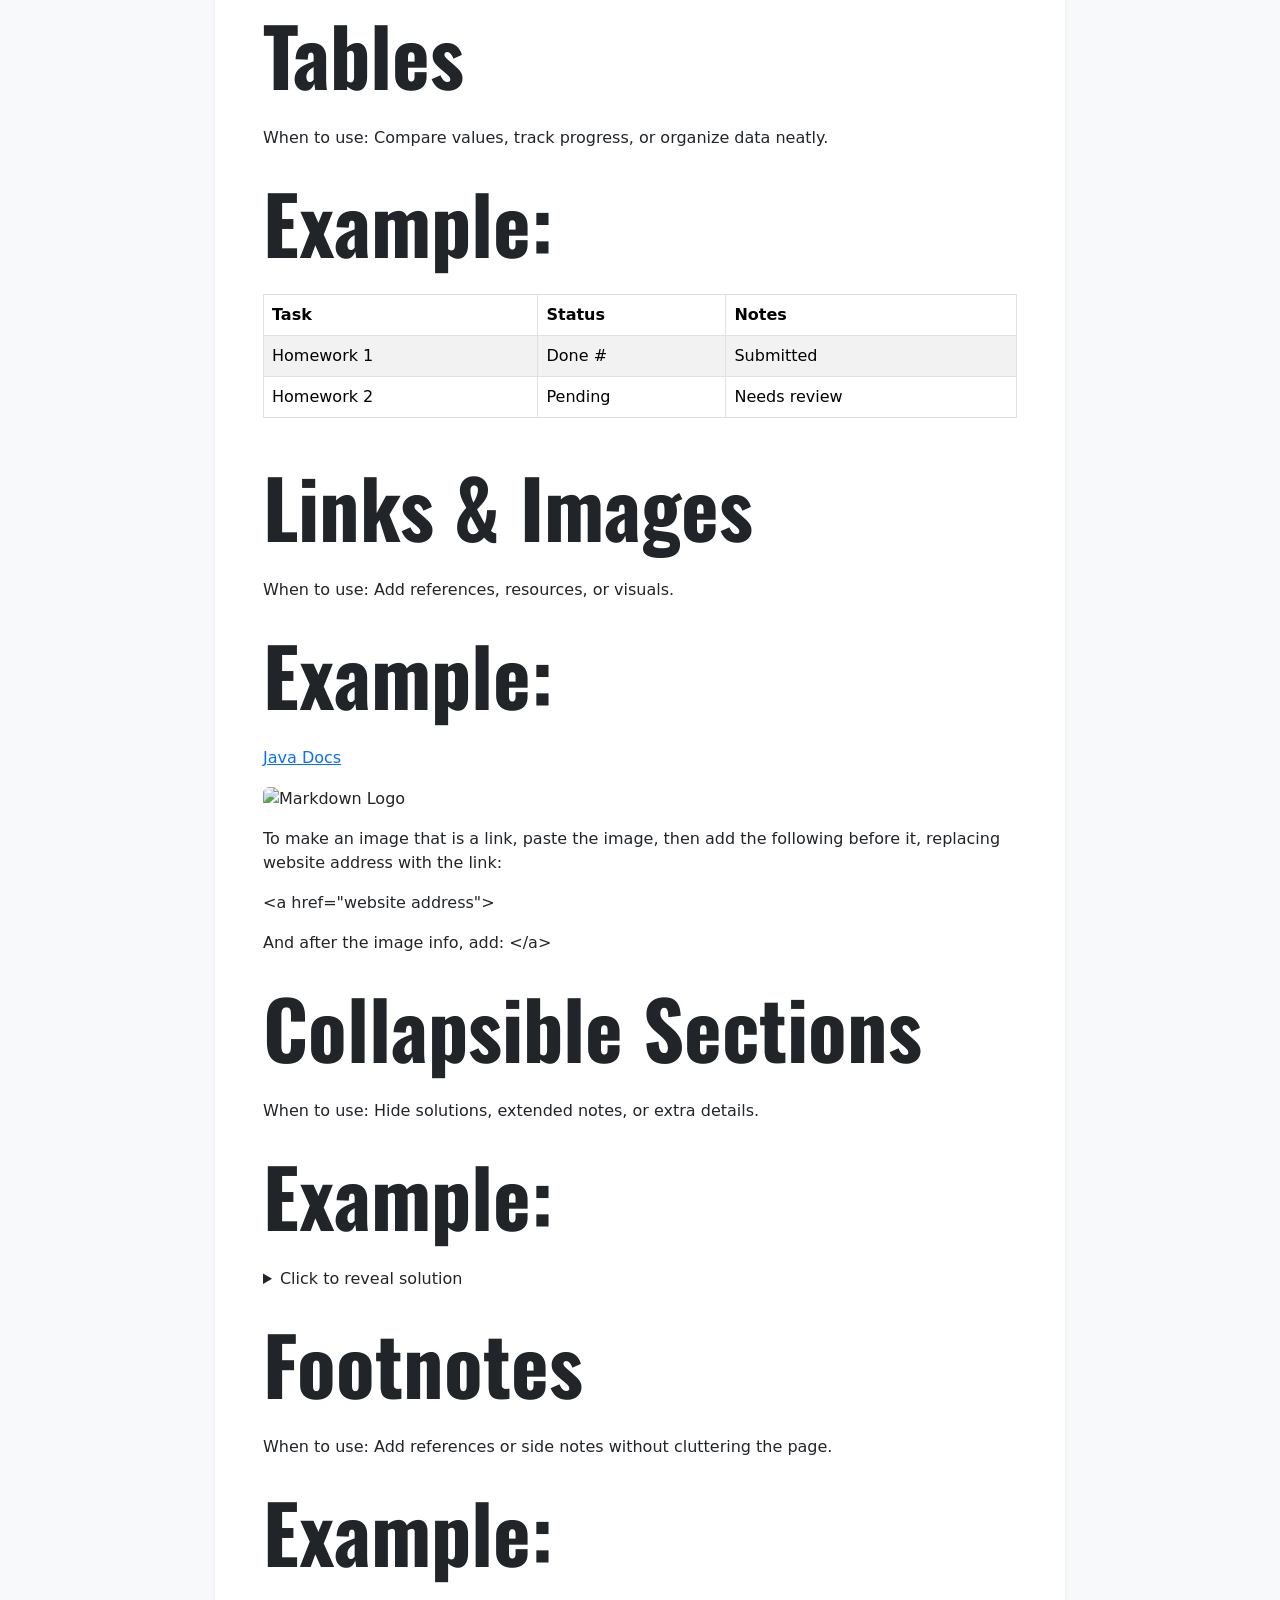
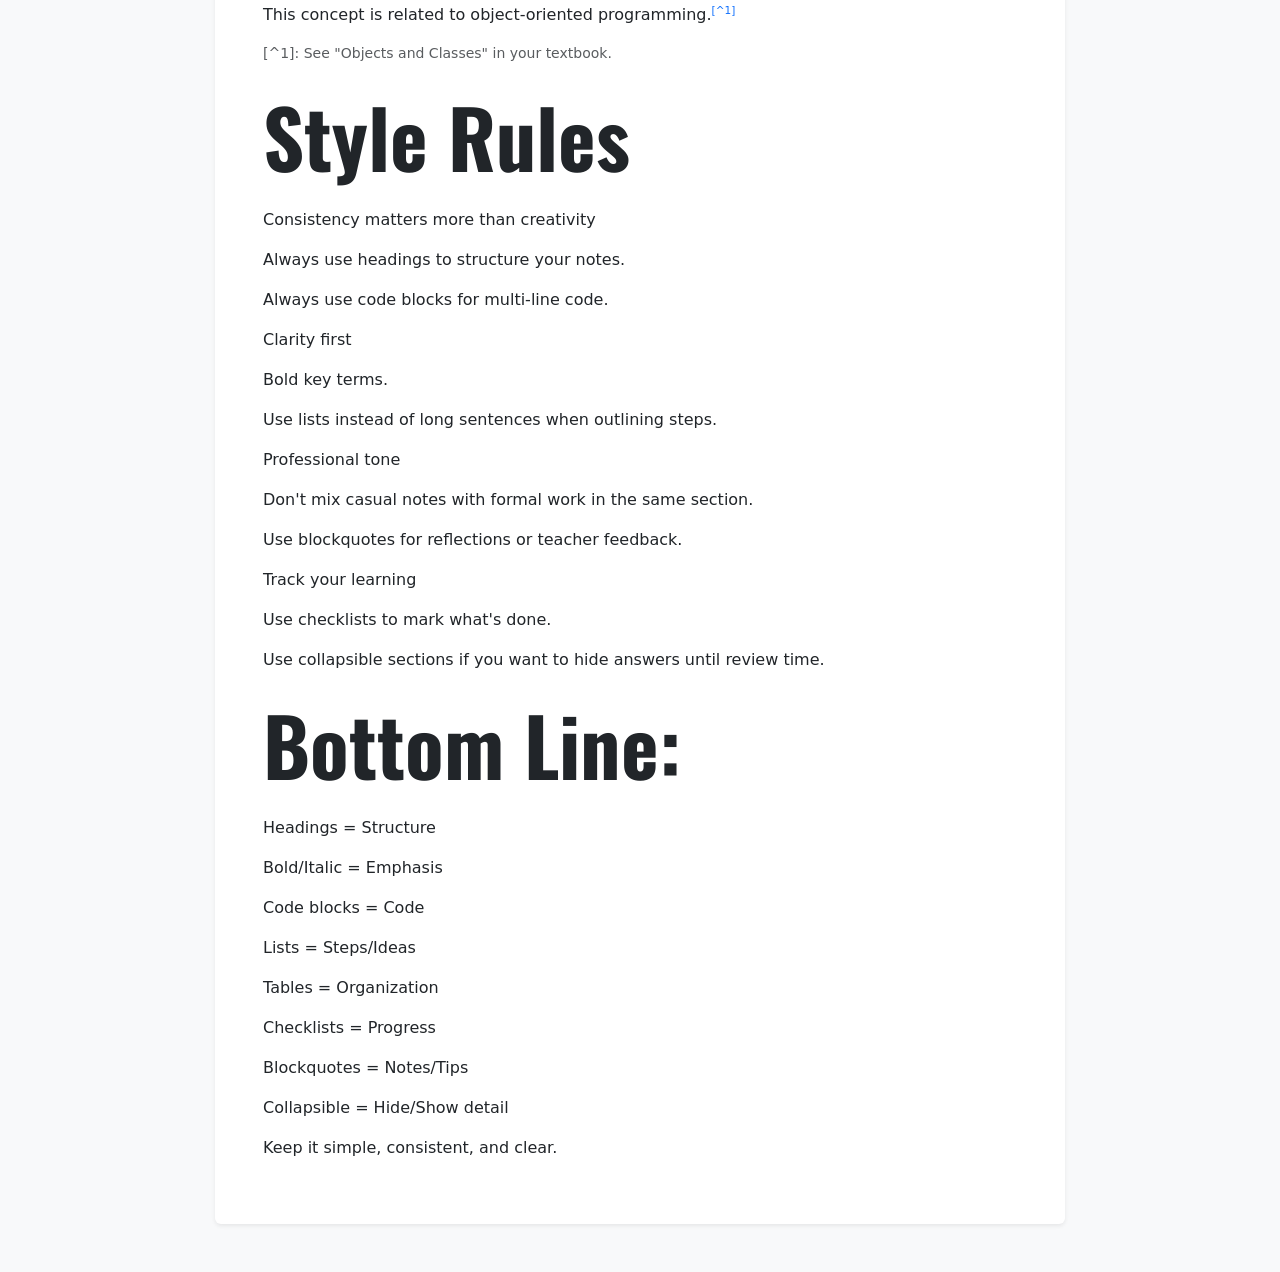
==== commit 9af5c449: "Change heading levels for better structure" ====
--- a/notebook.html
+++ b/notebook.html
@@ -19,7 +19,7 @@
     
     <hr class="my-4">
     
-    <h2 class="h2 fw-bold text-dark">Headings</h2>
+    <h3 class="h2 fw-bold text-dark">Headings</h2>
     
     <p><strong class="fw-bold">When to use:</strong> Organize your notebook into sections (like days, topics, or projects).</p>
     
@@ -29,15 +29,15 @@
       <li class="mb-2"><code class="text-danger-emphasis bg-danger-subtle p-1 rounded">###</code> for subsections (like "Notes", "Practice", "Reflections").</li>
     </ul>
     
-    <h2 class="display-1 fw-bold text-dark my-4">Example:</h2>
-    
-    <h2 class="display-1 fw-bold text-dark my-4">My Coding Notebook</h2>
-    
-    <h2 class="h2 fw-bold text-dark my-3">Day 1</h2>
-    
-    <h3 class="h3 fw-bold text-dark my-2">Notes</h3>
-    
-    <h3 class="h3 fw-bold text-dark my-2">Practice</h3>
+    <h4 class="display-1 fw-bold text-dark my-4">Example:</h4>
+    
+    <h3 class="display-1 fw-bold text-dark my-4">My Coding Notebook</h3>
+    
+    <h4 class="h2 fw-bold text-dark my-3">Day 1</h4>
+    
+    <h5 class="h3 fw-bold text-dark my-2">Notes</h5>
+    
+    <h5 class="h3 fw-bold text-dark my-2">Practice</h5>
     
     <h2 class="display-1 fw-bold text-dark my-4">Text Formatting</h2>
     
--- a/style.css
+++ b/style.css
@@ -1,9 +1,9 @@
 @import url('https://fonts.googleapis.com/css2?family=Oswald:wght@200..700&display=swap');
 
-h1, h2 h3 {
+h1, h2, h3, h4, h5, h6 {
   font-family: 'Oswald', sans-serif;
 }
 
 html {
   scroll-behavior: smooth;
-}+}
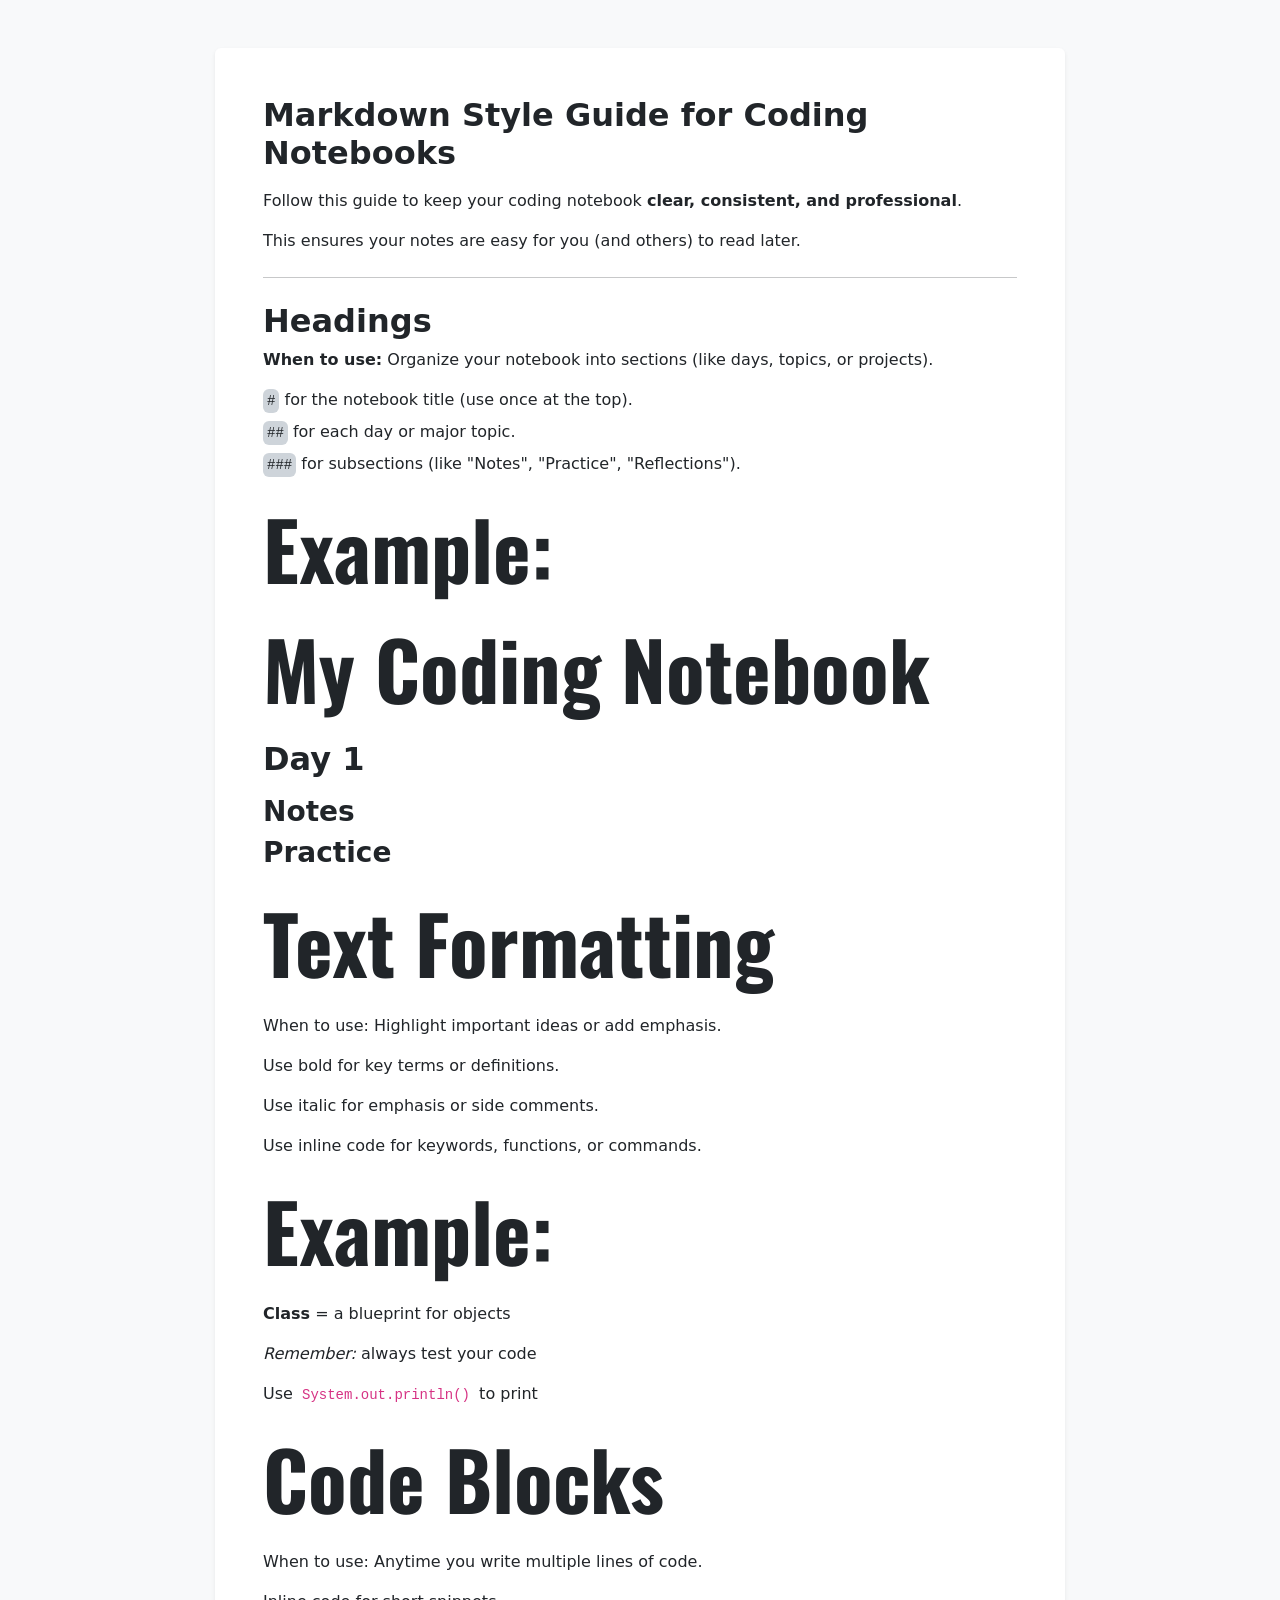
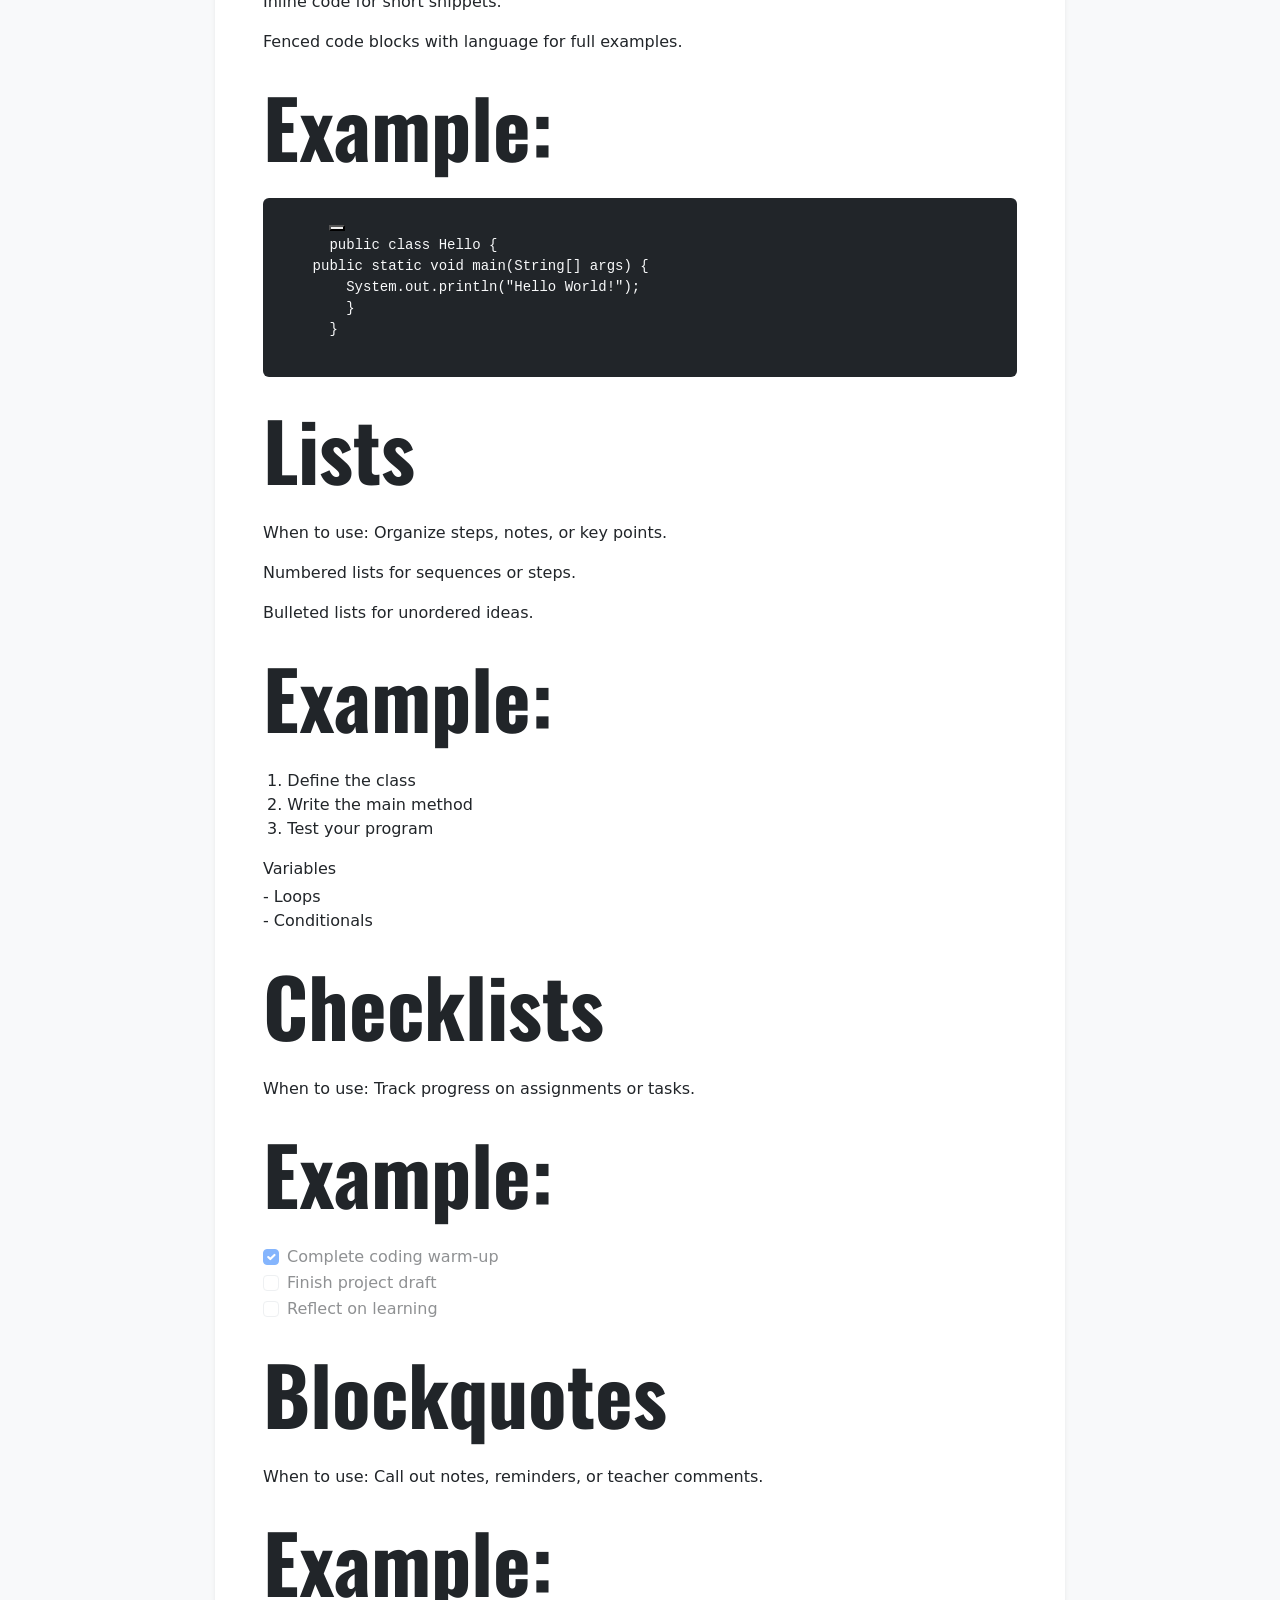
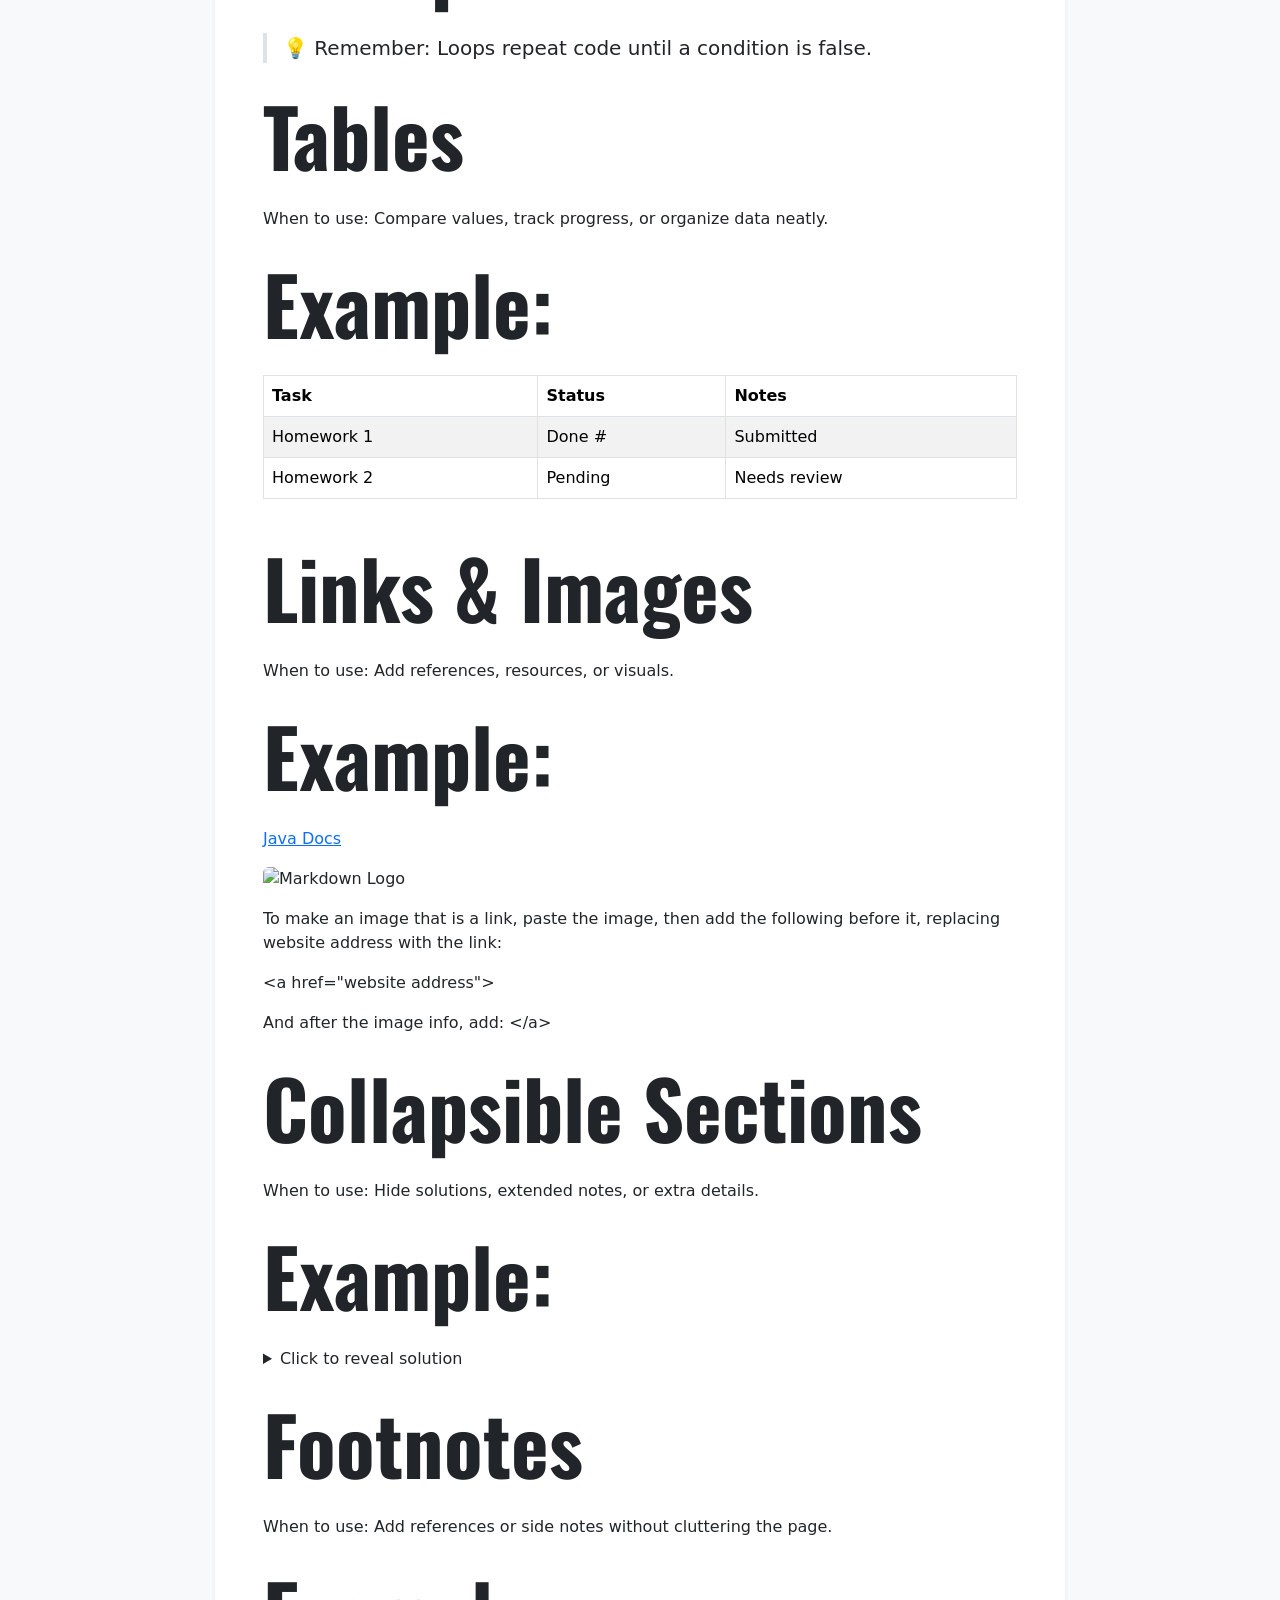
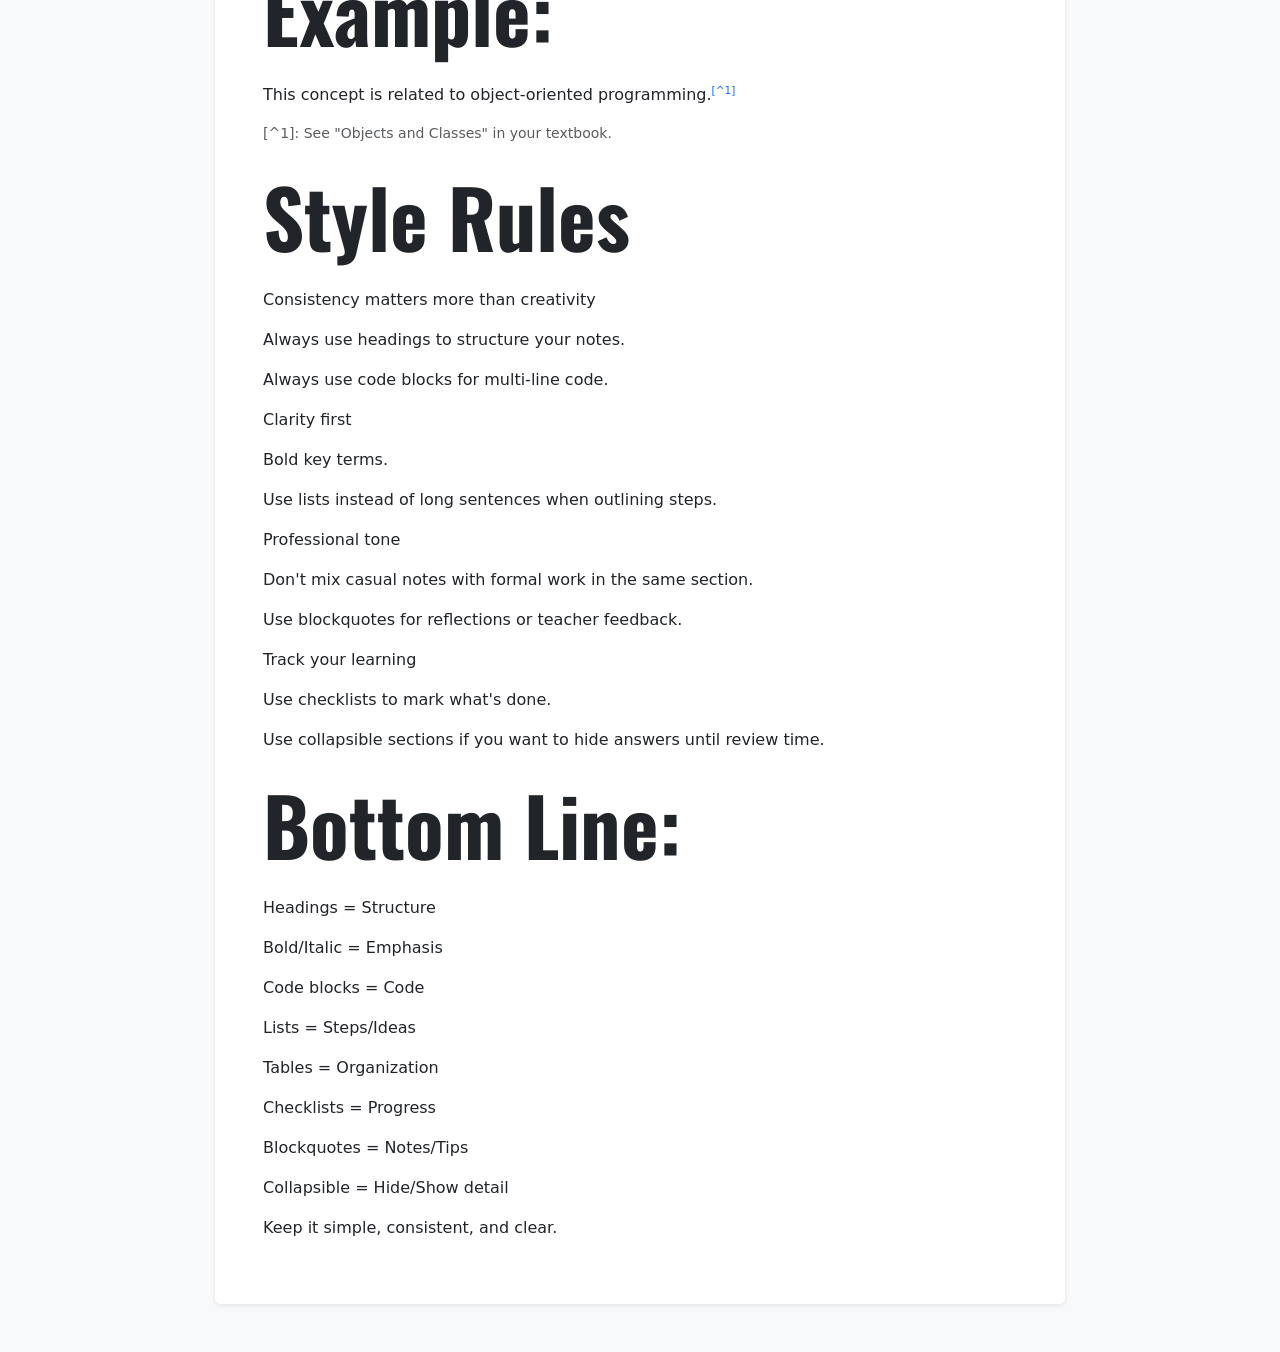
==== commit 1e30935d: "Code Block copy" ====
--- a/notebook.html
+++ b/notebook.html
@@ -5,13 +5,14 @@
   <meta name="viewport" content="width=device-width, initial-scale=1.0">
   <title>Markdown Style Guide for Coding Notebooks</title>
   <!-- Bootstrap 5 CSS -->
+  <script src="https://kit.fontawesome.com/700fbed458.js" crossorigin="anonymous"></script>
   <link href="https://cdn.jsdelivr.net/npm/bootstrap@5.3.8/dist/css/bootstrap.min.css" rel="stylesheet">
   <link href="style.css" rel="stylesheet">
 </head>
 <body class="bg-light py-5">
   <div class="container bg-white p-4 p-md-5 rounded shadow-sm" style="max-width: 850px;">
 
-    <h1 class="h2 fw-bold text-dark">Markdown Style Guide for Coding Notebooks</h2>
+    <h2 class="h2 fw-bold text-dark">Markdown Style Guide for Coding Notebooks</h2>
     
     <p class="mt-3">Follow this guide to keep your coding notebook <strong class="fw-bold">clear, consistent, and professional</strong>.</p>
     
@@ -19,27 +20,27 @@
     
     <hr class="my-4">
     
-    <h3 class="h2 fw-bold text-dark">Headings</h2>
+    <h2 class="h2 fw-bold text-dark">Headings</h2>
     
     <p><strong class="fw-bold">When to use:</strong> Organize your notebook into sections (like days, topics, or projects).</p>
     
     <ul class="list-unstyled">
-      <li class="mb-2"><code class="text-danger-emphasis bg-danger-subtle p-1 rounded">#</code> for the notebook title (use once at the top).</li>
-      <li class="mb-2"><code class="text-danger-emphasis bg-danger-subtle p-1 rounded">##</code> for each day or major topic.</li>
-      <li class="mb-2"><code class="text-danger-emphasis bg-danger-subtle p-1 rounded">###</code> for subsections (like "Notes", "Practice", "Reflections").</li>
-    </ul>
-    
-    <h4 class="display-1 fw-bold text-dark my-4">Example:</h4>
-    
-    <h3 class="display-1 fw-bold text-dark my-4">My Coding Notebook</h3>
-    
-    <h4 class="h2 fw-bold text-dark my-3">Day 1</h4>
-    
-    <h5 class="h3 fw-bold text-dark my-2">Notes</h5>
-    
-    <h5 class="h3 fw-bold text-dark my-2">Practice</h5>
-    
-    <h2 class="display-1 fw-bold text-dark my-4">Text Formatting</h2>
+      <li class="mb-2"><code class="text-dark bg-dark-subtle p-1 rounded">#</code> for the notebook title (use once at the top).</li>
+      <li class="mb-2"><code class="text-dark bg-dark-subtle p-1 rounded">##</code> for each day or major topic.</li>
+      <li class="mb-2"><code class="text-dark bg-dark-subtle p-1 rounded">###</code> for subsections (like "Notes", "Practice", "Reflections").</li>
+
+    
+    <h1 class="display-1 fw-bold text-dark my-4">Example:</h1>
+    
+    <h1 class="display-1 fw-bold text-dark my-4">My Coding Notebook</h1>
+    
+    <h2 class="h2 fw-bold text-dark my-3">Day 1</h2>
+    
+    <h3 class="h3 fw-bold text-dark my-2">Notes</h3>
+    
+    <h3 class="h3 fw-bold text-dark my-2">Practice</h3>
+    
+    <h1 class="display-1 fw-bold text-dark my-4">Text Formatting</h1>
     
     <p>When to use: Highlight important ideas or add emphasis.</p>
     
@@ -49,15 +50,15 @@
     
     <p>Use inline code for keywords, functions, or commands.</p>
     
-    <h2 class="display-1 fw-bold text-dark my-4">Example:</h2>
+    <h1 class="display-1 fw-bold text-dark my-4">Example:</h1>
     
     <p><strong class="fw-bold">Class</strong> = a blueprint for objects</p>
     
     <p><em class="fst-italic">Remember:</em> always test your code</p>
     
-    <p>Use <code class="text-danger-emphasis bg-danger-subtle p-1 rounded">System.out.println()</code> to print</p>
-    
-    <h2 class="display-1 fw-bold text-dark my-4">Code Blocks</h2>
+    <p>Use <code class="text-emphasis bg-subtle p-1 rounded">System.out.println()</code> to print</p>
+    
+    <h1 class="display-1 fw-bold text-dark my-4">Code Blocks</h1>
     
     <p>When to use: Anytime you write multiple lines of code.</p>
     
@@ -65,15 +66,18 @@
     
     <p>Fenced code blocks with language for full examples.</p>
     
-    <h3 class="display-1 fw-bold text-dark my-4">Example:</h3>
-    
-    <pre class="bg-dark text-light p-3 rounded"><code>public class Hello {
+    <h1 class="display-1 fw-bold text-dark my-4">Example:</h1>
+    
+    <pre class="bg-dark text-light p-3 rounded">
+      <button class="copy-code" type="button"><i class="fa-regular fa-clipboard"></i></button>
+      <code>public class Hello {
     public static void main(String[] args) {
         System.out.println("Hello World!");
-    }
-}</code></pre>
-    
-    <h2 class="display-1 fw-bold text-dark my-4">Lists</h2>
+        }
+      }</code>
+    </pre>
+    
+    <h1 class="display-1 fw-bold text-dark my-4">Lists</h1>
     
     <p>When to use: Organize steps, notes, or key points.</p>
     
@@ -81,7 +85,7 @@
     
     <p>Bulleted lists for unordered ideas.</p>
     
-    <h3 class="display-1 fw-bold text-dark my-4">Example:</h3>
+    <h1 class="display-1 fw-bold text-dark my-4">Example:</h1>
     
     <ol class="list-group list-group-numbered border-0 mb-3">
       <li class="list-group-item border-0 p-0 ps-1 bg-transparent">Define the class</li>
@@ -96,11 +100,11 @@
       <li>- Conditionals</li>
     </ul>
     
-    <h2 class="display-1 fw-bold text-dark my-4">Checklists</h2>
+    <h1 class="display-1 fw-bold text-dark my-4">Checklists</h1>
     
     <p>When to use: Track progress on assignments or tasks.</p>
     
-    <h3 class="display-1 fw-bold text-dark my-4">Example:</h3>
+    <h1 class="display-1 fw-bold text-dark my-4">Example:</h1>
     
     <div class="form-check">
       <input class="form-check-input" type="checkbox" checked disabled id="check1">
@@ -117,21 +121,21 @@
       <label class="form-check-label" for="check3">Reflect on learning</label>
     </div>
     
-    <h2 class="display-1 fw-bold text-dark my-4">Blockquotes</h2>
+    <h1 class="display-1 fw-bold text-dark my-4">Blockquotes</h1>
     
     <p>When to use: Call out notes, reminders, or teacher comments.</p>
     
-    <h3 class="display-1 fw-bold text-dark my-4">Example:</h3>
+    <h1 class="display-1 fw-bold text-dark my-4">Example:</h1>
     
     <blockquote class="blockquote border-start border-4 ps-3">
       <p>💡 Remember: Loops repeat code until a condition is false.</p>
     </blockquote>
     
-    <h2 class="display-1 fw-bold text-dark my-4">Tables</h2>
+    <h1 class="display-1 fw-bold text-dark my-4">Tables</h1>
     
     <p>When to use: Compare values, track progress, or organize data neatly.</p>
     
-    <h3 class="display-1 fw-bold text-dark my-4">Example:</h3>
+    <h1 class="display-1 fw-bold text-dark my-4">Example:</h1>
     
     <div class="table-responsive">
       <table class="table table-striped table-hover table-bordered">
@@ -157,11 +161,11 @@
       </table>
     </div>
     
-    <h2 class="display-1 fw-bold text-dark my-4">Links &amp; Images</h2>
+    <h1 class="display-1 fw-bold text-dark my-4">Links &amp; Images</h1>
     
     <p>When to use: Add references, resources, or visuals.</p>
     
-    <h3 class="display-1 fw-bold text-dark my-4">Example:</h3>
+    <h1 class="display-1 fw-bold text-dark my-4">Example:</h1>
     
     <p><a href="https://oracle.com" class="link-primary">Java Docs</a></p>
     
@@ -173,28 +177,28 @@
     
     <p>And after the image info, add: &lt;/a&gt;</p>
     
-    <h2 class="display-1 fw-bold text-dark my-4">Collapsible Sections</h2>
+    <h1 class="display-1 fw-bold text-dark my-4">Collapsible Sections</h1>
     
     <p>When to use: Hide solutions, extended notes, or extra details.</p>
     
-    <h3 class="display-1 fw-bold text-dark my-4">Example:</h3>
+    <h1 class="display-1 fw-bold text-dark my-4">Example:</h1>
     
     <details>
       <summary>Click to reveal solution</summary>
       <p class="mt-2">System.out.println("Answer: 42");</p>
     </details>
     
-    <h2 class="display-1 fw-bold text-dark my-4">Footnotes</h2>
+    <h1 class="display-1 fw-bold text-dark my-4">Footnotes</h1>
     
     <p>When to use: Add references or side notes without cluttering the page.</p>
     
-    <h3 class="display-1 fw-bold text-dark my-4">Example:</h3>
+    <h1 class="display-1 fw-bold text-dark my-4">Example:</h1>
     
     <p>This concept is related to object-oriented programming.<sup><a href="#footnote-1" class="text-decoration-none small">[^1]</a></sup></p>
     
     <p id="footnote-1" class="text-muted small mt-3">[^1]: See "Objects and Classes" in your textbook.</p>
     
-    <h2 class="display-1 fw-bold text-dark my-4">Style Rules</h2>
+    <h1 class="display-1 fw-bold text-dark my-4">Style Rules</h1>
     
     <p>Consistency matters more than creativity</p>
     
@@ -220,7 +224,7 @@
     
     <p>Use collapsible sections if you want to hide answers until review time.</p>
     
-    <h2 class="display-1 fw-bold text-dark my-4">Bottom Line:</h2>
+    <h1 class="display-1 fw-bold text-dark my-4">Bottom Line:</h1>
     
     <p>Headings = Structure</p>
     
@@ -242,5 +246,6 @@
 
   </div>
   <script src="https://cdn.jsdelivr.net/npm/bootstrap@5.3.8/dist/js/bootstrap.bundle.min.js" integrity="sha384-FKyoEForCGlyvwx9Hj09JcYn3nv7wiPVlz7YYwJrWVcXK/BmnVDxM+D2scQbITxI" crossorigin="anonymous"></script>
+  <script src="script.js"></script>
 </body>
 </html>
--- a/style.css
+++ b/style.css
@@ -1,9 +1,19 @@
 @import url('https://fonts.googleapis.com/css2?family=Oswald:wght@200..700&display=swap');
 
-h1, h2, h3, h4, h5, h6 {
+h1, h2 h3 {
   font-family: 'Oswald', sans-serif;
 }
 
 html {
   scroll-behavior: smooth;
 }
+
+.copy-code.copied {
+  background-color: #38a169; /* Green background */
+  color: #ffffff;            /* White icon color */
+  border-color: #38a169;
+}
+
+.code-block {
+  
+}
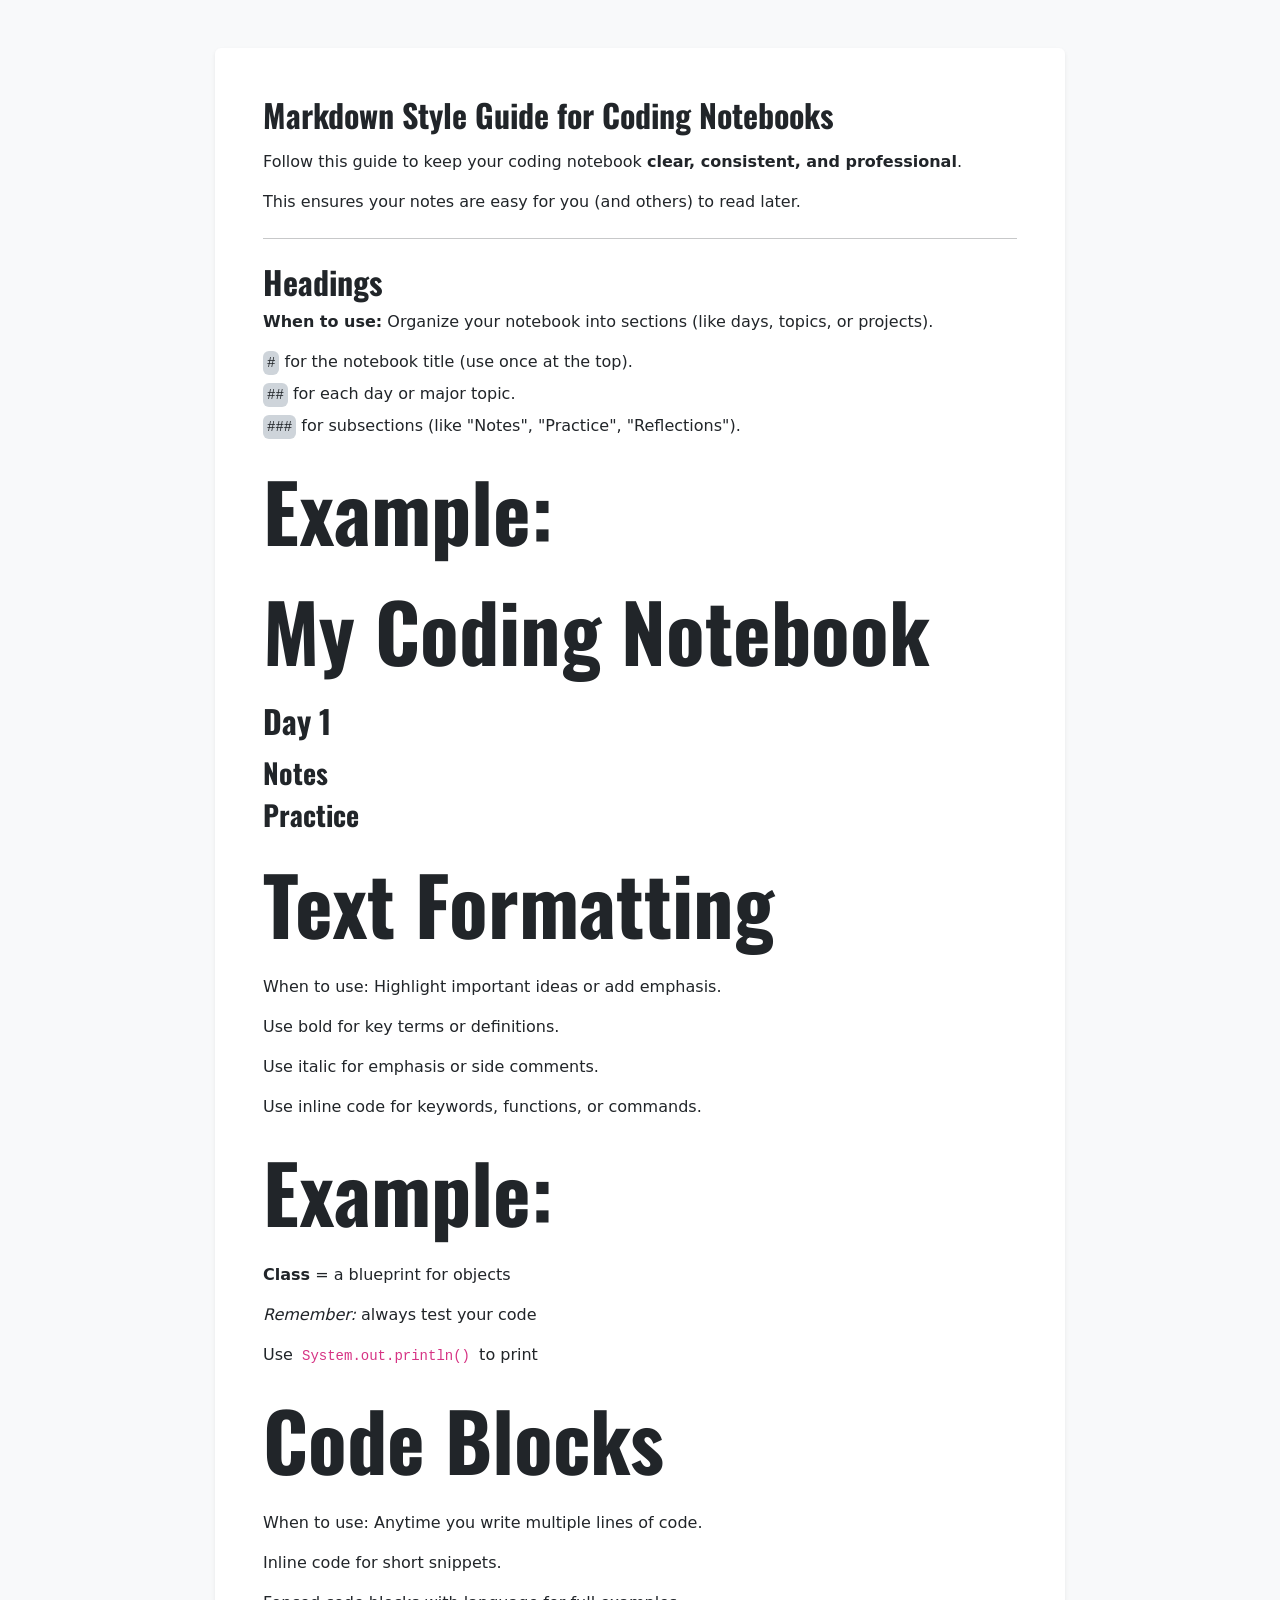
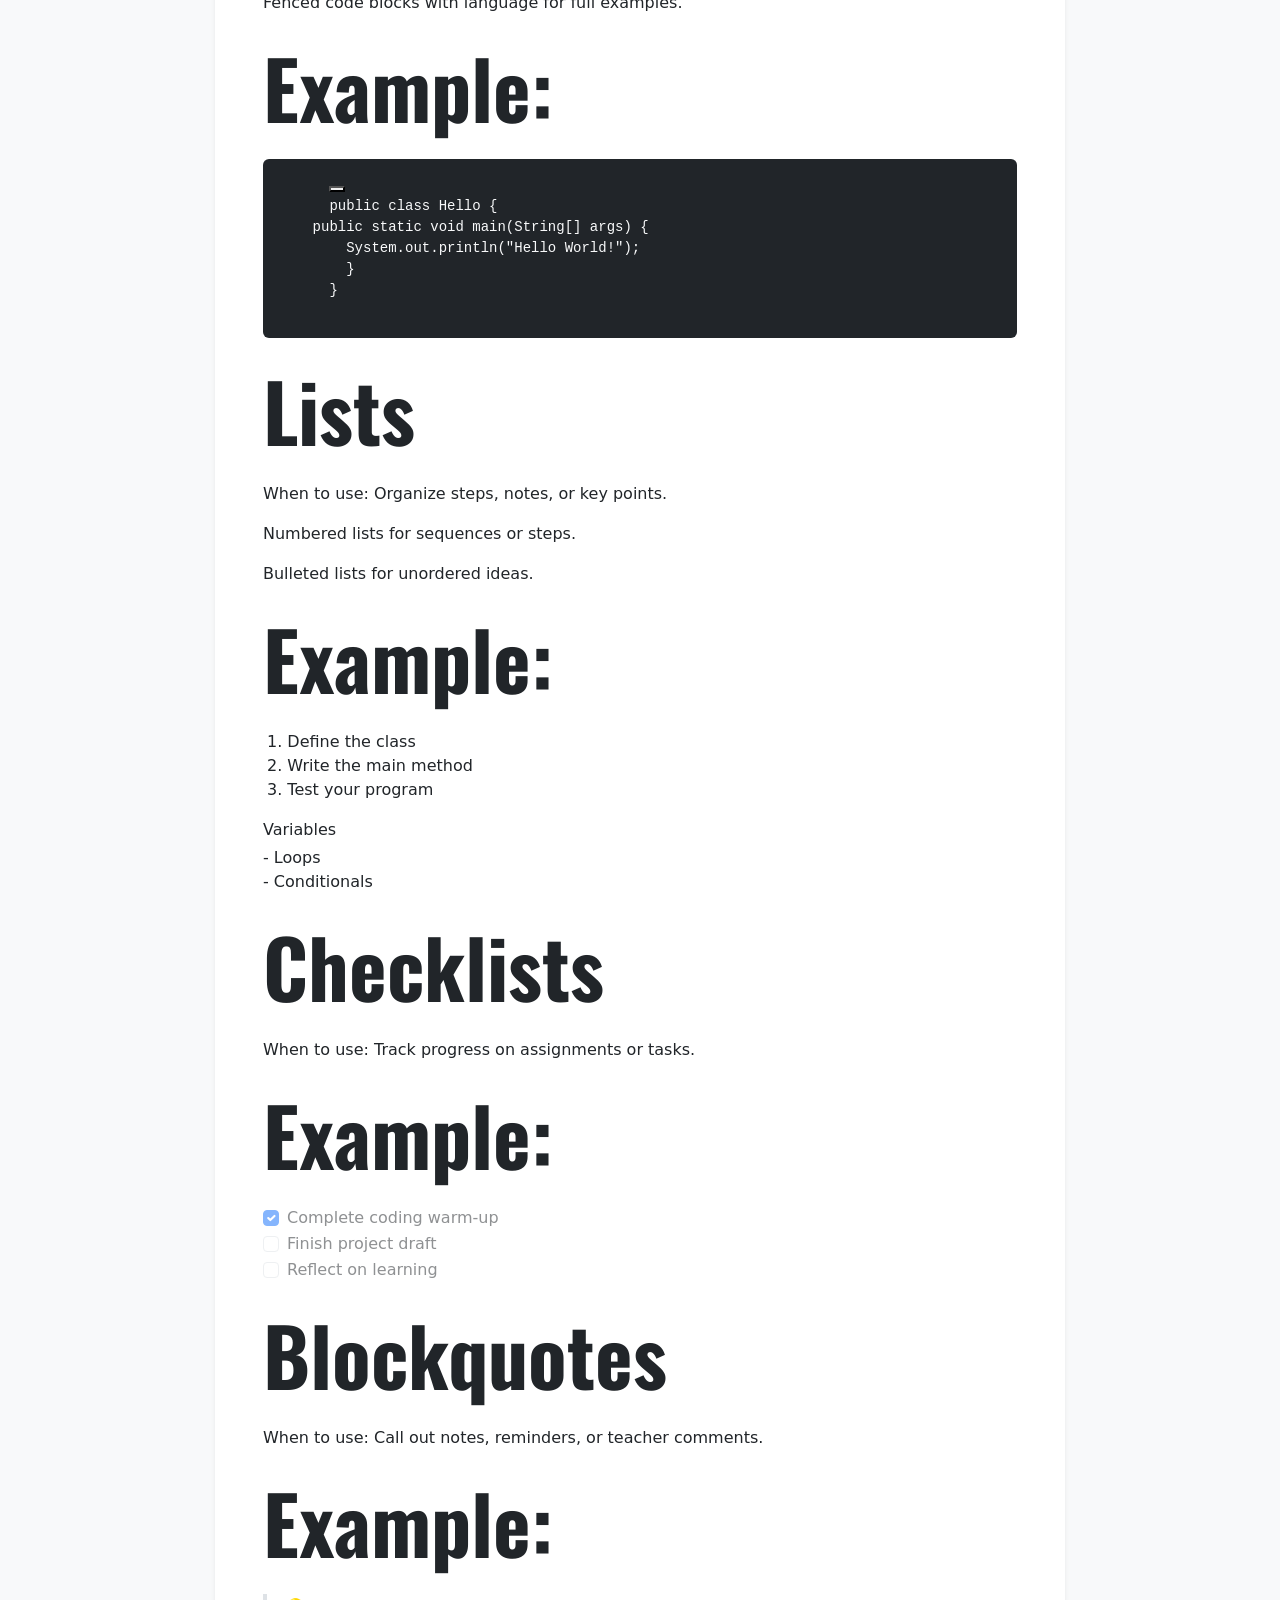
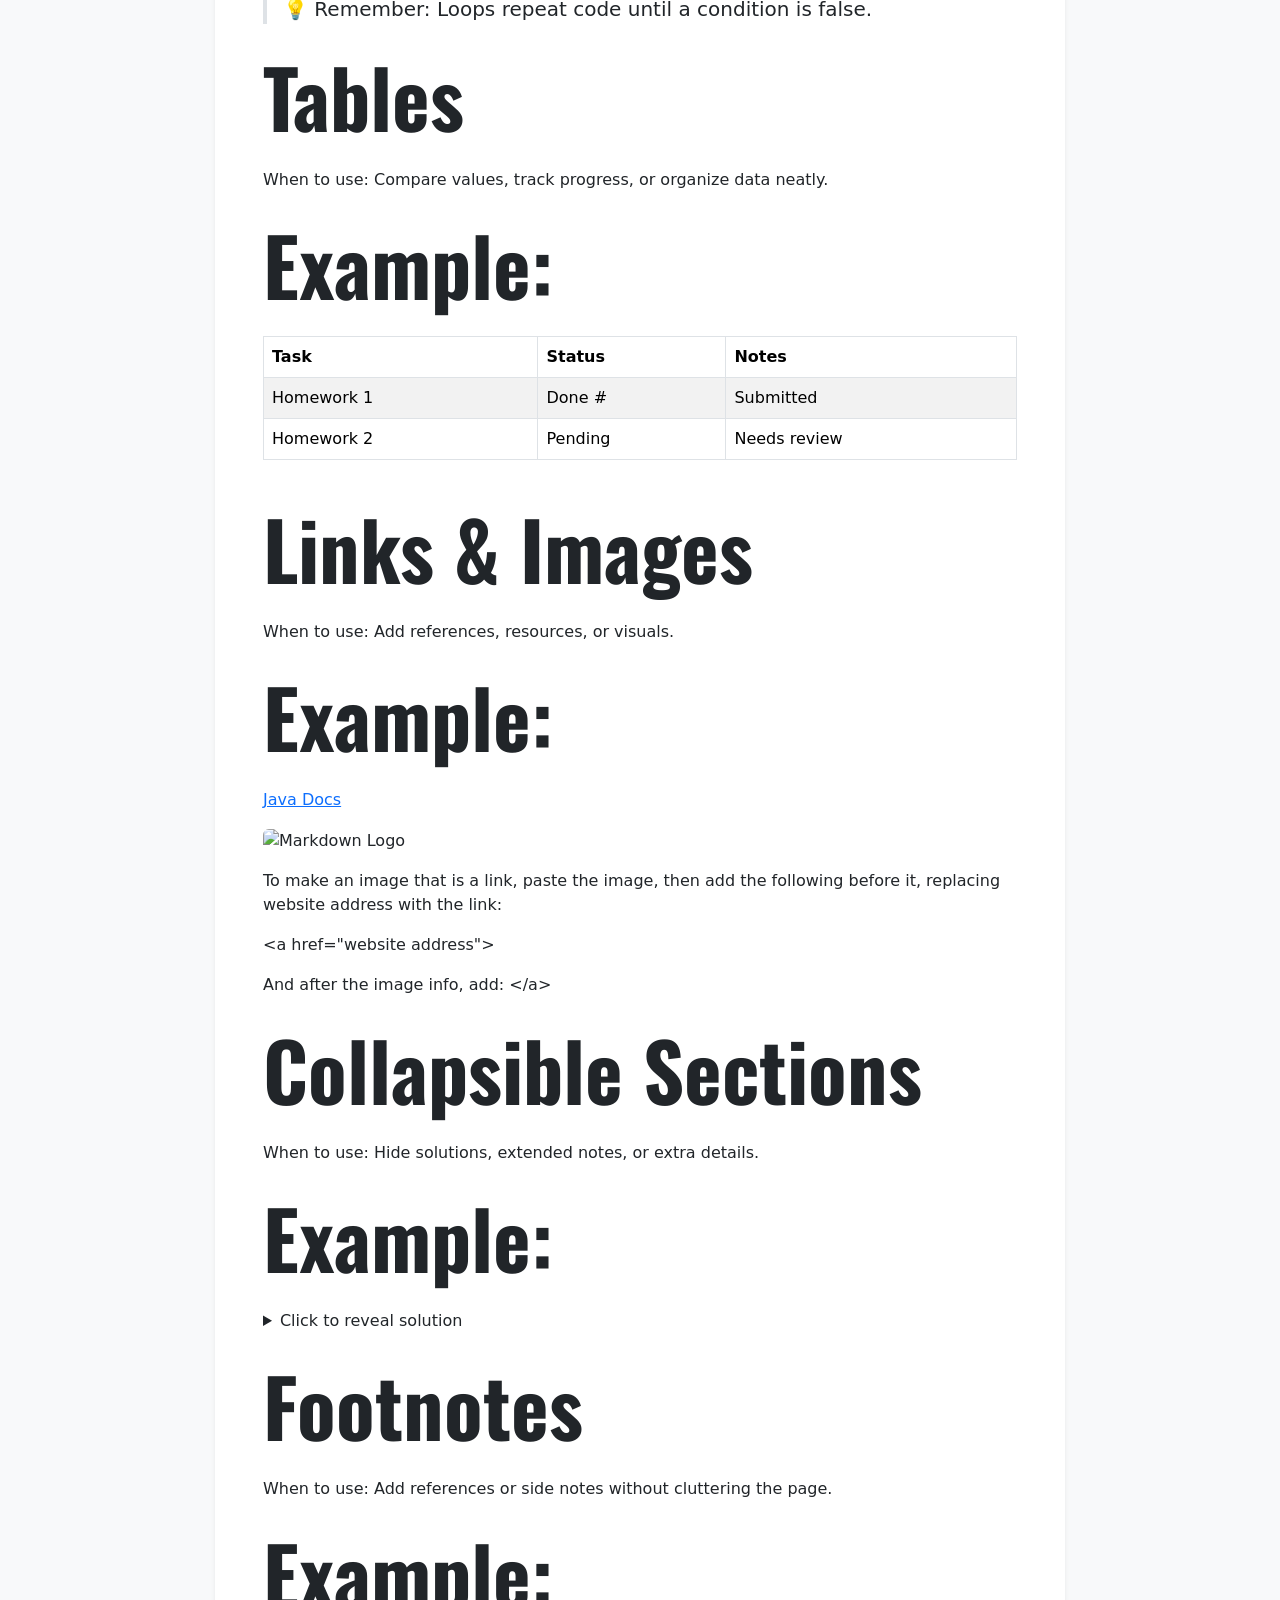
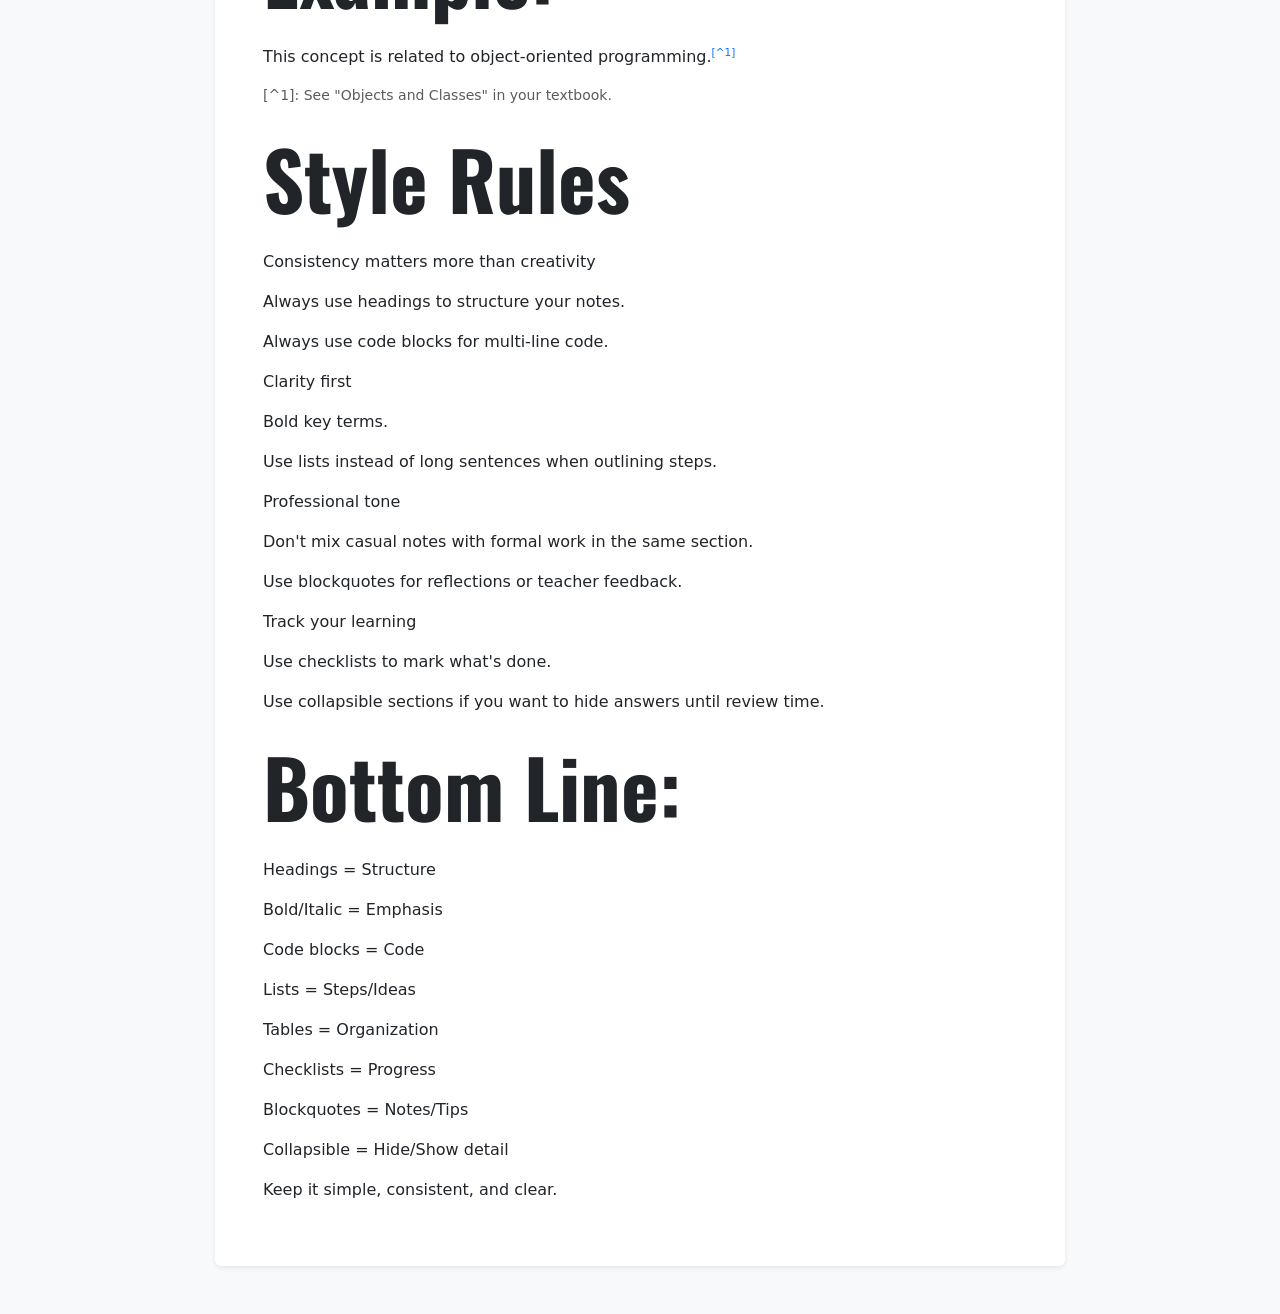
==== commit 2027b769: "Merge branch 'main' into dev/html" ====
--- a/notebook.html
+++ b/notebook.html
@@ -12,7 +12,7 @@
 <body class="bg-light py-5">
   <div class="container bg-white p-4 p-md-5 rounded shadow-sm" style="max-width: 850px;">
 
-    <h2 class="h2 fw-bold text-dark">Markdown Style Guide for Coding Notebooks</h2>
+    <h1 class="h2 fw-bold text-dark">Markdown Style Guide for Coding Notebooks</h2>
     
     <p class="mt-3">Follow this guide to keep your coding notebook <strong class="fw-bold">clear, consistent, and professional</strong>.</p>
     
@@ -20,7 +20,7 @@
     
     <hr class="my-4">
     
-    <h2 class="h2 fw-bold text-dark">Headings</h2>
+    <h3 class="h2 fw-bold text-dark">Headings</h2>
     
     <p><strong class="fw-bold">When to use:</strong> Organize your notebook into sections (like days, topics, or projects).</p>
     
@@ -30,17 +30,17 @@
       <li class="mb-2"><code class="text-dark bg-dark-subtle p-1 rounded">###</code> for subsections (like "Notes", "Practice", "Reflections").</li>
 
     
-    <h1 class="display-1 fw-bold text-dark my-4">Example:</h1>
-    
-    <h1 class="display-1 fw-bold text-dark my-4">My Coding Notebook</h1>
-    
-    <h2 class="h2 fw-bold text-dark my-3">Day 1</h2>
-    
-    <h3 class="h3 fw-bold text-dark my-2">Notes</h3>
-    
-    <h3 class="h3 fw-bold text-dark my-2">Practice</h3>
-    
-    <h1 class="display-1 fw-bold text-dark my-4">Text Formatting</h1>
+    <h4 class="display-1 fw-bold text-dark my-4">Example:</h4>
+    
+    <h3 class="display-1 fw-bold text-dark my-4">My Coding Notebook</h3>
+    
+    <h4 class="h2 fw-bold text-dark my-3">Day 1</h4>
+    
+    <h5 class="h3 fw-bold text-dark my-2">Notes</h5>
+    
+    <h5 class="h3 fw-bold text-dark my-2">Practice</h5>
+    
+    <h2 class="display-1 fw-bold text-dark my-4">Text Formatting</h2>
     
     <p>When to use: Highlight important ideas or add emphasis.</p>
     
@@ -50,7 +50,7 @@
     
     <p>Use inline code for keywords, functions, or commands.</p>
     
-    <h1 class="display-1 fw-bold text-dark my-4">Example:</h1>
+    <h2 class="display-1 fw-bold text-dark my-4">Example:</h2>
     
     <p><strong class="fw-bold">Class</strong> = a blueprint for objects</p>
     
@@ -58,7 +58,7 @@
     
     <p>Use <code class="text-emphasis bg-subtle p-1 rounded">System.out.println()</code> to print</p>
     
-    <h1 class="display-1 fw-bold text-dark my-4">Code Blocks</h1>
+    <h2 class="display-1 fw-bold text-dark my-4">Code Blocks</h2>
     
     <p>When to use: Anytime you write multiple lines of code.</p>
     
@@ -66,7 +66,7 @@
     
     <p>Fenced code blocks with language for full examples.</p>
     
-    <h1 class="display-1 fw-bold text-dark my-4">Example:</h1>
+    <h3 class="display-1 fw-bold text-dark my-4">Example:</h3>
     
     <pre class="bg-dark text-light p-3 rounded">
       <button class="copy-code" type="button"><i class="fa-regular fa-clipboard"></i></button>
@@ -77,7 +77,7 @@
       }</code>
     </pre>
     
-    <h1 class="display-1 fw-bold text-dark my-4">Lists</h1>
+    <h2 class="display-1 fw-bold text-dark my-4">Lists</h2>
     
     <p>When to use: Organize steps, notes, or key points.</p>
     
@@ -85,7 +85,7 @@
     
     <p>Bulleted lists for unordered ideas.</p>
     
-    <h1 class="display-1 fw-bold text-dark my-4">Example:</h1>
+    <h3 class="display-1 fw-bold text-dark my-4">Example:</h3>
     
     <ol class="list-group list-group-numbered border-0 mb-3">
       <li class="list-group-item border-0 p-0 ps-1 bg-transparent">Define the class</li>
@@ -100,11 +100,11 @@
       <li>- Conditionals</li>
     </ul>
     
-    <h1 class="display-1 fw-bold text-dark my-4">Checklists</h1>
+    <h2 class="display-1 fw-bold text-dark my-4">Checklists</h2>
     
     <p>When to use: Track progress on assignments or tasks.</p>
     
-    <h1 class="display-1 fw-bold text-dark my-4">Example:</h1>
+    <h3 class="display-1 fw-bold text-dark my-4">Example:</h3>
     
     <div class="form-check">
       <input class="form-check-input" type="checkbox" checked disabled id="check1">
@@ -121,21 +121,21 @@
       <label class="form-check-label" for="check3">Reflect on learning</label>
     </div>
     
-    <h1 class="display-1 fw-bold text-dark my-4">Blockquotes</h1>
+    <h2 class="display-1 fw-bold text-dark my-4">Blockquotes</h2>
     
     <p>When to use: Call out notes, reminders, or teacher comments.</p>
     
-    <h1 class="display-1 fw-bold text-dark my-4">Example:</h1>
+    <h3 class="display-1 fw-bold text-dark my-4">Example:</h3>
     
     <blockquote class="blockquote border-start border-4 ps-3">
       <p>💡 Remember: Loops repeat code until a condition is false.</p>
     </blockquote>
     
-    <h1 class="display-1 fw-bold text-dark my-4">Tables</h1>
+    <h2 class="display-1 fw-bold text-dark my-4">Tables</h2>
     
     <p>When to use: Compare values, track progress, or organize data neatly.</p>
     
-    <h1 class="display-1 fw-bold text-dark my-4">Example:</h1>
+    <h3 class="display-1 fw-bold text-dark my-4">Example:</h3>
     
     <div class="table-responsive">
       <table class="table table-striped table-hover table-bordered">
@@ -161,11 +161,11 @@
       </table>
     </div>
     
-    <h1 class="display-1 fw-bold text-dark my-4">Links &amp; Images</h1>
+    <h2 class="display-1 fw-bold text-dark my-4">Links &amp; Images</h2>
     
     <p>When to use: Add references, resources, or visuals.</p>
     
-    <h1 class="display-1 fw-bold text-dark my-4">Example:</h1>
+    <h3 class="display-1 fw-bold text-dark my-4">Example:</h3>
     
     <p><a href="https://oracle.com" class="link-primary">Java Docs</a></p>
     
@@ -177,28 +177,28 @@
     
     <p>And after the image info, add: &lt;/a&gt;</p>
     
-    <h1 class="display-1 fw-bold text-dark my-4">Collapsible Sections</h1>
+    <h2 class="display-1 fw-bold text-dark my-4">Collapsible Sections</h2>
     
     <p>When to use: Hide solutions, extended notes, or extra details.</p>
     
-    <h1 class="display-1 fw-bold text-dark my-4">Example:</h1>
+    <h3 class="display-1 fw-bold text-dark my-4">Example:</h3>
     
     <details>
       <summary>Click to reveal solution</summary>
       <p class="mt-2">System.out.println("Answer: 42");</p>
     </details>
     
-    <h1 class="display-1 fw-bold text-dark my-4">Footnotes</h1>
+    <h2 class="display-1 fw-bold text-dark my-4">Footnotes</h2>
     
     <p>When to use: Add references or side notes without cluttering the page.</p>
     
-    <h1 class="display-1 fw-bold text-dark my-4">Example:</h1>
+    <h3 class="display-1 fw-bold text-dark my-4">Example:</h3>
     
     <p>This concept is related to object-oriented programming.<sup><a href="#footnote-1" class="text-decoration-none small">[^1]</a></sup></p>
     
     <p id="footnote-1" class="text-muted small mt-3">[^1]: See "Objects and Classes" in your textbook.</p>
     
-    <h1 class="display-1 fw-bold text-dark my-4">Style Rules</h1>
+    <h2 class="display-1 fw-bold text-dark my-4">Style Rules</h2>
     
     <p>Consistency matters more than creativity</p>
     
@@ -224,7 +224,7 @@
     
     <p>Use collapsible sections if you want to hide answers until review time.</p>
     
-    <h1 class="display-1 fw-bold text-dark my-4">Bottom Line:</h1>
+    <h2 class="display-1 fw-bold text-dark my-4">Bottom Line:</h2>
     
     <p>Headings = Structure</p>
     
--- a/style.css
+++ b/style.css
@@ -1,6 +1,6 @@
 @import url('https://fonts.googleapis.com/css2?family=Oswald:wght@200..700&display=swap');
 
-h1, h2 h3 {
+h1, h2, h3, h4, h5, h6 {
   font-family: 'Oswald', sans-serif;
 }
 
@@ -16,4 +16,4 @@
 
 .code-block {
   
-}+}
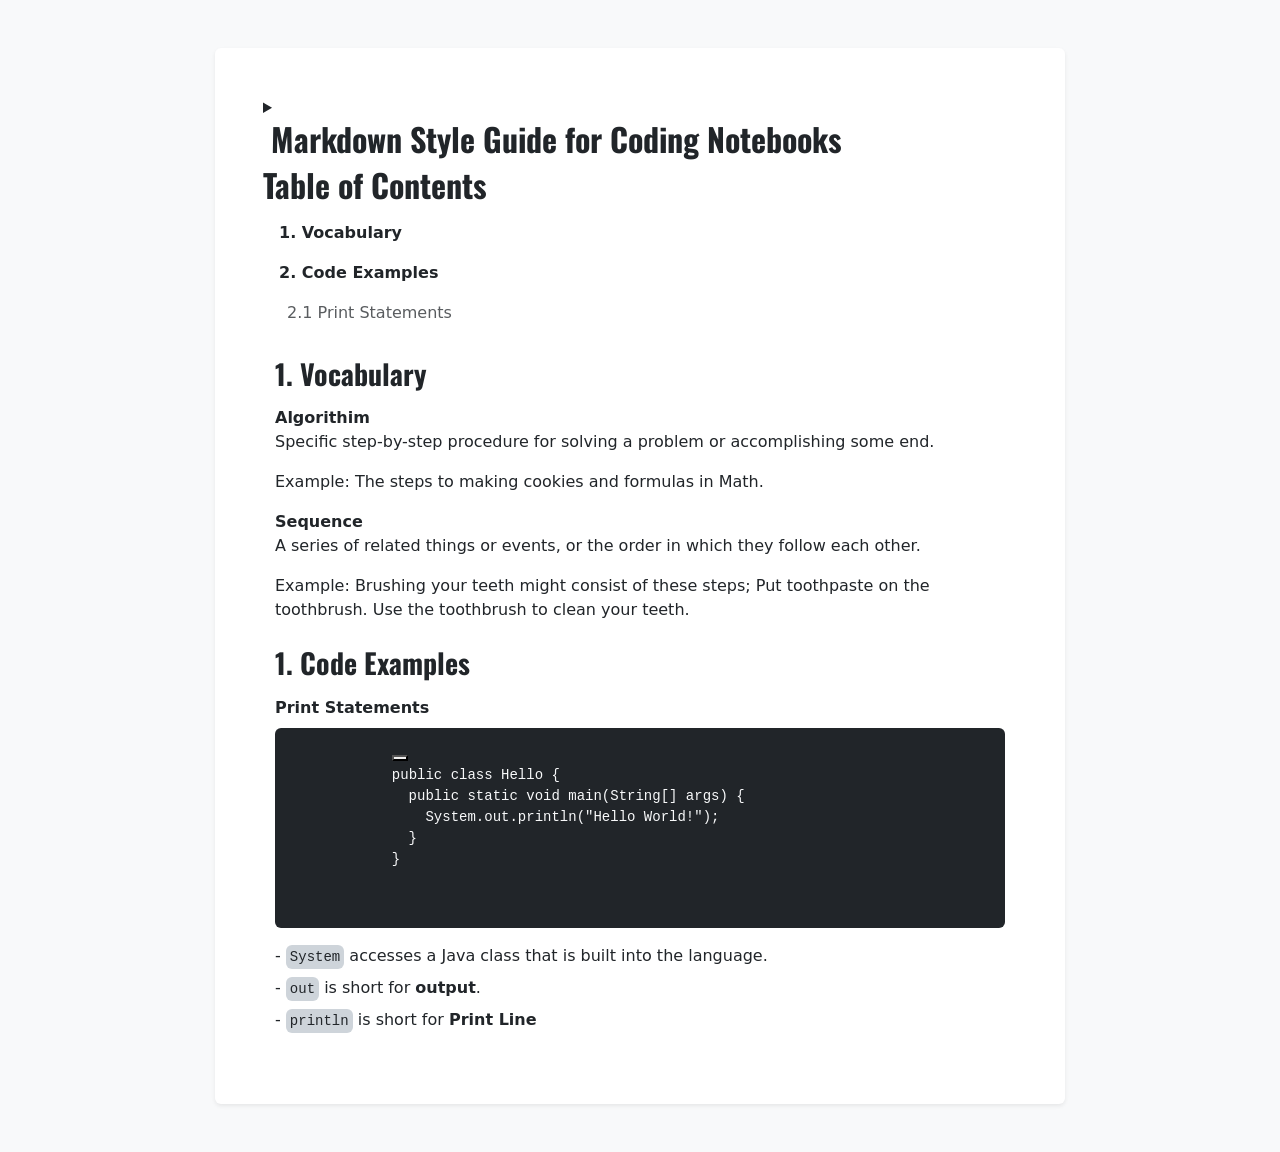
==== commit 2179bc18: "Notebook Vocab Update 1" ====
--- a/notebook.html
+++ b/notebook.html
@@ -12,176 +12,177 @@
 <body class="bg-light py-5">
   <div class="container bg-white p-4 p-md-5 rounded shadow-sm" style="max-width: 850px;">
 
-    <h1 class="h2 fw-bold text-dark">Markdown Style Guide for Coding Notebooks</h2>
-    
-    <p class="mt-3">Follow this guide to keep your coding notebook <strong class="fw-bold">clear, consistent, and professional</strong>.</p>
-    
-    <p>This ensures your notes are easy for you (and others) to read later.</p>
-    
-    <hr class="my-4">
-    
-    <h3 class="h2 fw-bold text-dark">Headings</h2>
-    
-    <p><strong class="fw-bold">When to use:</strong> Organize your notebook into sections (like days, topics, or projects).</p>
-    
-    <ul class="list-unstyled">
-      <li class="mb-2"><code class="text-dark bg-dark-subtle p-1 rounded">#</code> for the notebook title (use once at the top).</li>
-      <li class="mb-2"><code class="text-dark bg-dark-subtle p-1 rounded">##</code> for each day or major topic.</li>
-      <li class="mb-2"><code class="text-dark bg-dark-subtle p-1 rounded">###</code> for subsections (like "Notes", "Practice", "Reflections").</li>
-
-    
-    <h4 class="display-1 fw-bold text-dark my-4">Example:</h4>
-    
-    <h3 class="display-1 fw-bold text-dark my-4">My Coding Notebook</h3>
-    
-    <h4 class="h2 fw-bold text-dark my-3">Day 1</h4>
-    
-    <h5 class="h3 fw-bold text-dark my-2">Notes</h5>
-    
-    <h5 class="h3 fw-bold text-dark my-2">Practice</h5>
-    
-    <h2 class="display-1 fw-bold text-dark my-4">Text Formatting</h2>
-    
-    <p>When to use: Highlight important ideas or add emphasis.</p>
-    
-    <p>Use bold for key terms or definitions.</p>
-    
-    <p>Use italic for emphasis or side comments.</p>
-    
-    <p>Use inline code for keywords, functions, or commands.</p>
-    
-    <h2 class="display-1 fw-bold text-dark my-4">Example:</h2>
-    
-    <p><strong class="fw-bold">Class</strong> = a blueprint for objects</p>
-    
-    <p><em class="fst-italic">Remember:</em> always test your code</p>
-    
-    <p>Use <code class="text-emphasis bg-subtle p-1 rounded">System.out.println()</code> to print</p>
-    
-    <h2 class="display-1 fw-bold text-dark my-4">Code Blocks</h2>
-    
-    <p>When to use: Anytime you write multiple lines of code.</p>
-    
-    <p>Inline code for short snippets.</p>
-    
-    <p>Fenced code blocks with language for full examples.</p>
-    
-    <h3 class="display-1 fw-bold text-dark my-4">Example:</h3>
-    
-    <pre class="bg-dark text-light p-3 rounded">
-      <button class="copy-code" type="button"><i class="fa-regular fa-clipboard"></i></button>
-      <code>public class Hello {
-    public static void main(String[] args) {
-        System.out.println("Hello World!");
-        }
-      }</code>
-    </pre>
-    
-    <h2 class="display-1 fw-bold text-dark my-4">Lists</h2>
-    
-    <p>When to use: Organize steps, notes, or key points.</p>
-    
-    <p>Numbered lists for sequences or steps.</p>
-    
-    <p>Bulleted lists for unordered ideas.</p>
-    
-    <h3 class="display-1 fw-bold text-dark my-4">Example:</h3>
-    
-    <ol class="list-group list-group-numbered border-0 mb-3">
-      <li class="list-group-item border-0 p-0 ps-1 bg-transparent">Define the class</li>
-      <li class="list-group-item border-0 p-0 ps-1 bg-transparent">Write the main method</li>
-      <li class="list-group-item border-0 p-0 ps-1 bg-transparent">Test your program</li>
-    </ol>
-    
-    <p class="mb-1">Variables</p>
-    
-    <ul class="list-unstyled mb-3">
-      <li>- Loops</li>
-      <li>- Conditionals</li>
-    </ul>
-    
-    <h2 class="display-1 fw-bold text-dark my-4">Checklists</h2>
-    
-    <p>When to use: Track progress on assignments or tasks.</p>
-    
-    <h3 class="display-1 fw-bold text-dark my-4">Example:</h3>
-    
-    <div class="form-check">
-      <input class="form-check-input" type="checkbox" checked disabled id="check1">
-      <label class="form-check-label" for="check1">Complete coding warm-up</label>
-    </div>
-    
-    <div class="form-check">
-      <input class="form-check-input" type="checkbox" disabled id="check2">
-      <label class="form-check-label" for="check2">Finish project draft</label>
-    </div>
-    
-    <div class="form-check">
-      <input class="form-check-input" type="checkbox" disabled id="check3">
-      <label class="form-check-label" for="check3">Reflect on learning</label>
-    </div>
-    
-    <h2 class="display-1 fw-bold text-dark my-4">Blockquotes</h2>
-    
-    <p>When to use: Call out notes, reminders, or teacher comments.</p>
-    
-    <h3 class="display-1 fw-bold text-dark my-4">Example:</h3>
-    
-    <blockquote class="blockquote border-start border-4 ps-3">
-      <p>💡 Remember: Loops repeat code until a condition is false.</p>
-    </blockquote>
-    
-    <h2 class="display-1 fw-bold text-dark my-4">Tables</h2>
-    
-    <p>When to use: Compare values, track progress, or organize data neatly.</p>
-    
-    <h3 class="display-1 fw-bold text-dark my-4">Example:</h3>
-    
-    <div class="table-responsive">
-      <table class="table table-striped table-hover table-bordered">
-        <thead>
-          <tr>
-            <th>Task</th>
-            <th>Status</th>
-            <th>Notes</th>
-          </tr>
-        </thead>
-        <tbody>
-          <tr>
-            <td>Homework 1</td>
-            <td>Done #</td>
-            <td>Submitted</td>
-          </tr>
-          <tr>
-            <td>Homework 2</td>
-            <td>Pending</td>
-            <td>Needs review</td>
-          </tr>
-        </tbody>
-      </table>
-    </div>
-    
-    <h2 class="display-1 fw-bold text-dark my-4">Links &amp; Images</h2>
-    
-    <p>When to use: Add references, resources, or visuals.</p>
-    
-    <h3 class="display-1 fw-bold text-dark my-4">Example:</h3>
-    
-    <p><a href="https://oracle.com" class="link-primary">Java Docs</a></p>
-    
-    <p><img src="https://wikimedia.org" class="img-fluid rounded" alt="Markdown Logo"></p>
-    
-    <p>To make an image that is a link, paste the image, then add the following before it, replacing website address with the link:</p>
-    
-    <p>&lt;a href="website address"&gt;</p>
-    
-    <p>And after the image info, add: &lt;/a&gt;</p>
-    
-    <h2 class="display-1 fw-bold text-dark my-4">Collapsible Sections</h2>
-    
-    <p>When to use: Hide solutions, extended notes, or extra details.</p>
-    
-    <h3 class="display-1 fw-bold text-dark my-4">Example:</h3>
+    <details>
+      <summary><h1 class="h2 fw-bold text-dark ms-2">Markdown Style Guide for Coding Notebooks</h1></summary>
+    
+      <p class="mt-3">Follow this guide to keep your coding notebook <strong class="fw-bold">clear, consistent, and professional</strong>.</p>
+    
+      <p>This ensures your notes are easy for you (and others) to read later.</p>
+    
+      <hr class="my-4">
+    
+      <h3 class="h2 fw-bold text-dark">Headings</h2>
+    
+      <p><strong class="fw-bold">When to use:</strong> Organize your notebook into sections (like days, topics, or projects).</p>
+    
+      <ul class="list-unstyled">
+        <li class="mb-2"><code class="text-dark bg-dark-subtle p-1 rounded">#</code> for the notebook title (use once at the top).</li>
+        <li class="mb-2"><code class="text-dark bg-dark-subtle p-1 rounded">##</code> for each day or major topic.</li>
+        <li class="mb-2"><code class="text-dark bg-dark-subtle p-1 rounded">###</code> for subsections (like "Notes", "Practice", "Reflections").</li>
+      </ul>
+    
+      <h4 class="display-1 fw-bold text-dark my-4">Example:</h4>
+    
+      <h3 class="display-1 fw-bold text-dark my-4">My Coding Notebook</h3>
+    
+      <h4 class="h2 fw-bold text-dark my-3">Day 1</h4>
+    
+      <h5 class="h3 fw-bold text-dark my-2">Notes</h5>
+    
+      <h5 class="h3 fw-bold text-dark my-2">Practice</h5>
+    
+      <h2 class="display-1 fw-bold text-dark my-4">Text Formatting</h2>
+    
+      <p>When to use: Highlight important ideas or add emphasis.</p>
+    
+      <p>Use bold for key terms or definitions.</p>
+    
+      <p>Use italic for emphasis or side comments.</p>
+    
+      <p>Use inline code for keywords, functions, or commands.</p>
+    
+      <h2 class="display-1 fw-bold text-dark my-4">Example:</h2>
+    
+      <p><strong class="fw-bold">Class</strong> = a blueprint for objects</p>
+    
+      <p><em class="fst-italic">Remember:</em> always test your code</p>
+    
+      <p>Use <code class="text-emphasis bg-subtle p-1 rounded">System.out.println()</code> to print</p>
+    
+      <h2 class="display-1 fw-bold text-dark my-4">Code Blocks</h2>
+    
+      <p>When to use: Anytime you write multiple lines of code.</p>
+    
+      <p>Inline code for short snippets.</p>
+    
+      <p>Fenced code blocks with language for full examples.</p>
+    
+      <h3 class="display-1 fw-bold text-dark my-4">Example:</h3>
+    
+      <pre class="bg-dark text-light p-3 rounded">
+        <button class="copy-code" type="button"><i class="fa-regular fa-clipboard"></i></button>
+        <code>public class Hello {
+      public static void main(String[] args) {
+          System.out.println("Hello World!");
+          }
+        }</code>
+      </pre>
+    
+      <h2 class="display-1 fw-bold text-dark my-4">Lists</h2>
+    
+      <p>When to use: Organize steps, notes, or key points.</p>
+    
+      <p>Numbered lists for sequences or steps.</p>
+    
+      <p>Bulleted lists for unordered ideas.</p>
+    
+      <h3 class="display-1 fw-bold text-dark my-4">Example:</h3>
+    
+      <ol class="list-group list-group-numbered border-0 mb-3">
+        <li class="list-group-item border-0 p-0 ps-1 bg-transparent">Define the class</li>
+        <li class="list-group-item border-0 p-0 ps-1 bg-transparent">Write the main method</li>
+        <li class="list-group-item border-0 p-0 ps-1 bg-transparent">Test your program</li>
+      </ol>
+    
+      <p class="mb-1">Variables</p>
+    
+      <ul class="list-unstyled mb-3">
+        <li>- Loops</li>
+        <li>- Conditionals</li>
+      </ul>
+    
+      <h2 class="display-1 fw-bold text-dark my-4">Checklists</h2>
+    
+      <p>When to use: Track progress on assignments or tasks.</p>
+    
+      <h3 class="display-1 fw-bold text-dark my-4">Example:</h3>
+    
+      <div class="form-check">
+        <input class="form-check-input" type="checkbox" checked disabled id="check1">
+        <label class="form-check-label" for="check1">Complete coding warm-up</label>
+      </div>
+    
+      <div class="form-check">
+        <input class="form-check-input" type="checkbox" disabled id="check2">
+        <label class="form-check-label" for="check2">Finish project draft</label>
+      </div>
+    
+      <div class="form-check">
+        <input class="form-check-input" type="checkbox" disabled id="check3">
+        <label class="form-check-label" for="check3">Reflect on learning</label>
+      </div>
+    
+      <h2 class="display-1 fw-bold text-dark my-4">Blockquotes</h2>
+    
+      <p>When to use: Call out notes, reminders, or teacher comments.</p>
+    
+      <h3 class="display-1 fw-bold text-dark my-4">Example:</h3>
+    
+      <blockquote class="blockquote border-start border-4 ps-3">
+        <p>💡 Remember: Loops repeat code until a condition is false.</p>
+      </blockquote>
+    
+      <h2 class="display-1 fw-bold text-dark my-4">Tables</h2>
+    
+      <p>When to use: Compare values, track progress, or organize data neatly.</p>
+    
+      <h3 class="display-1 fw-bold text-dark my-4">Example:</h3>
+    
+      <div class="table-responsive">
+        <table class="table table-striped table-hover table-bordered">
+          <thead>
+            <tr>
+              <th>Task</th>
+              <th>Status</th>
+              <th>Notes</th>
+            </tr>
+          </thead>
+          <tbody>
+            <tr>
+              <td>Homework 1</td>
+              <td>Done #</td>
+              <td>Submitted</td>
+            </tr>
+            <tr>
+              <td>Homework 2</td>
+              <td>Pending</td>
+              <td>Needs review</td>
+            </tr>
+          </tbody>
+        </table>
+      </div>
+    
+      <h2 class="display-1 fw-bold text-dark my-4">Links &amp; Images</h2>
+    
+      <p>When to use: Add references, resources, or visuals.</p>
+    
+      <h3 class="display-1 fw-bold text-dark my-4">Example:</h3>
+    
+      <p><a href="https://oracle.com" class="link-primary">Java Docs</a></p>
+    
+      <p><img src="https://wikimedia.org" class="img-fluid rounded" alt="Markdown Logo"></p>
+    
+      <p>To make an image that is a link, paste the image, then add the following before it, replacing website address with the link:</p>
+    
+      <p>&lt;a href="website address"&gt;</p>
+    
+      <p>And after the image info, add: &lt;/a&gt;</p>
+    
+      <h2 class="display-1 fw-bold text-dark my-4">Collapsible Sections</h2>
+    
+      <p>When to use: Hide solutions, extended notes, or extra details.</p>
+    
+      <h3 class="display-1 fw-bold text-dark my-4">Example:</h3>
     
     <details>
       <summary>Click to reveal solution</summary>
@@ -243,6 +244,52 @@
     <p>Collapsible = Hide/Show detail</p>
     
     <p>Keep it simple, consistent, and clear.</p>
+    </details>
+    <h2 class="h2 fw-bold text-dark">Table of Contents</h2>
+    <div class="list-group listgroup-flush border-0">
+      <a href="#vocabulary" class="list-group-item list-group-item-action fw-bold border-0">1. Vocabulary</a>
+      <a href="#code-examples" class="list list-group-item list-group-item-action fw-bold border-0">2. Code Examples</a>
+      <a href="#print-statements" class="list-group-item list-group-item-action ps-4 text-muted border-0">2.1 Print Statements</a>
+      <!--<a href="#placeholder" class="list-group-item list-group-item-action border-0"></a>-->
+    </div>
+
+    <div class="container my-4">
+      <h3 class="h3 fw-bold text-dark mb-3" id="vocabulary">1. Vocabulary</h3>
+
+      <dl>
+        <dt>Algorithim</dt>
+        <dd><p>Specific step-by-step procedure for solving a problem or accomplishing some end.</p></dd>
+        <dd class="mt-2"><p>Example: The steps to making cookies and formulas in Math.</p></dd>
+      </dl>
+
+      <dl>
+        <dt>Sequence</dt>
+        <dd><p>A series of related things or events, or the order in which they follow each other.</p></dd>
+        <dd class="mt-2"><p>Example: Brushing your teeth might consist of these steps; Put toothpaste on the toothbrush. Use the toothbrush to clean your teeth.</p></dd>
+      </dl>
+    </div>
+
+    <div class="container my-4">
+      <h3 class="h3 fw-bold text-dark mb-3" id="code-examples">1. Code Examples</h3>
+      
+      <dl>
+        <dt class="mb-2">Print Statements</dt>
+        <dd>
+          <pre class="bg-dark text-light p-3 rounded">
+            <button class="copy-code" type="button"><i class="fa-regular fa-clipboard"></i></button>
+            <code>public class Hello {
+              public static void main(String[] args) {
+                System.out.println("Hello World!");
+              }
+            }
+            </code>
+          </pre>
+        </dd>
+        <dd>- <code class="text-dark bg-dark-subtle p-1 rounded">System</code> accesses a Java class that is built into the language.</dd>
+        <dd>- <code class="text-dark bg-dark-subtle p-1 rounded">out</code> is short for <b>output</b>.</dd>
+        <dd>- <code class="text-dark bg-dark-subtle p-1 rounded">println</code> is short for <b>Print Line</b></dd>
+      </dl>
+    </div>
 
   </div>
   <script src="https://cdn.jsdelivr.net/npm/bootstrap@5.3.8/dist/js/bootstrap.bundle.min.js" integrity="sha384-FKyoEForCGlyvwx9Hj09JcYn3nv7wiPVlz7YYwJrWVcXK/BmnVDxM+D2scQbITxI" crossorigin="anonymous"></script>
--- a/style.css
+++ b/style.css
@@ -17,3 +17,28 @@
 .code-block {
   
 }
+
+nav[data-toggle="toc"] {
+  top: 42px;
+}
+
+/* small screens */
+@media (max-width: 768px) {
+  /* override stickyness so that the navigation does not follow scrolling */
+  nav[data-toggle="toc"] {
+    margin-bottom: 42px;
+    position: static;
+  }
+
+  /* PICK ONE */
+  /* don't expand nested items, which pushes down the rest of the page when navigating */
+  nav[data-toggle="toc"] .nav .active .nav {
+    display: none;
+  }
+  /* alternatively, if you *do* want the second-level navigation to be shown (as seen on this page on mobile), use this */
+  /*
+  nav[data-toggle='toc'] .nav .nav {
+    display: block;
+  }
+  */
+}
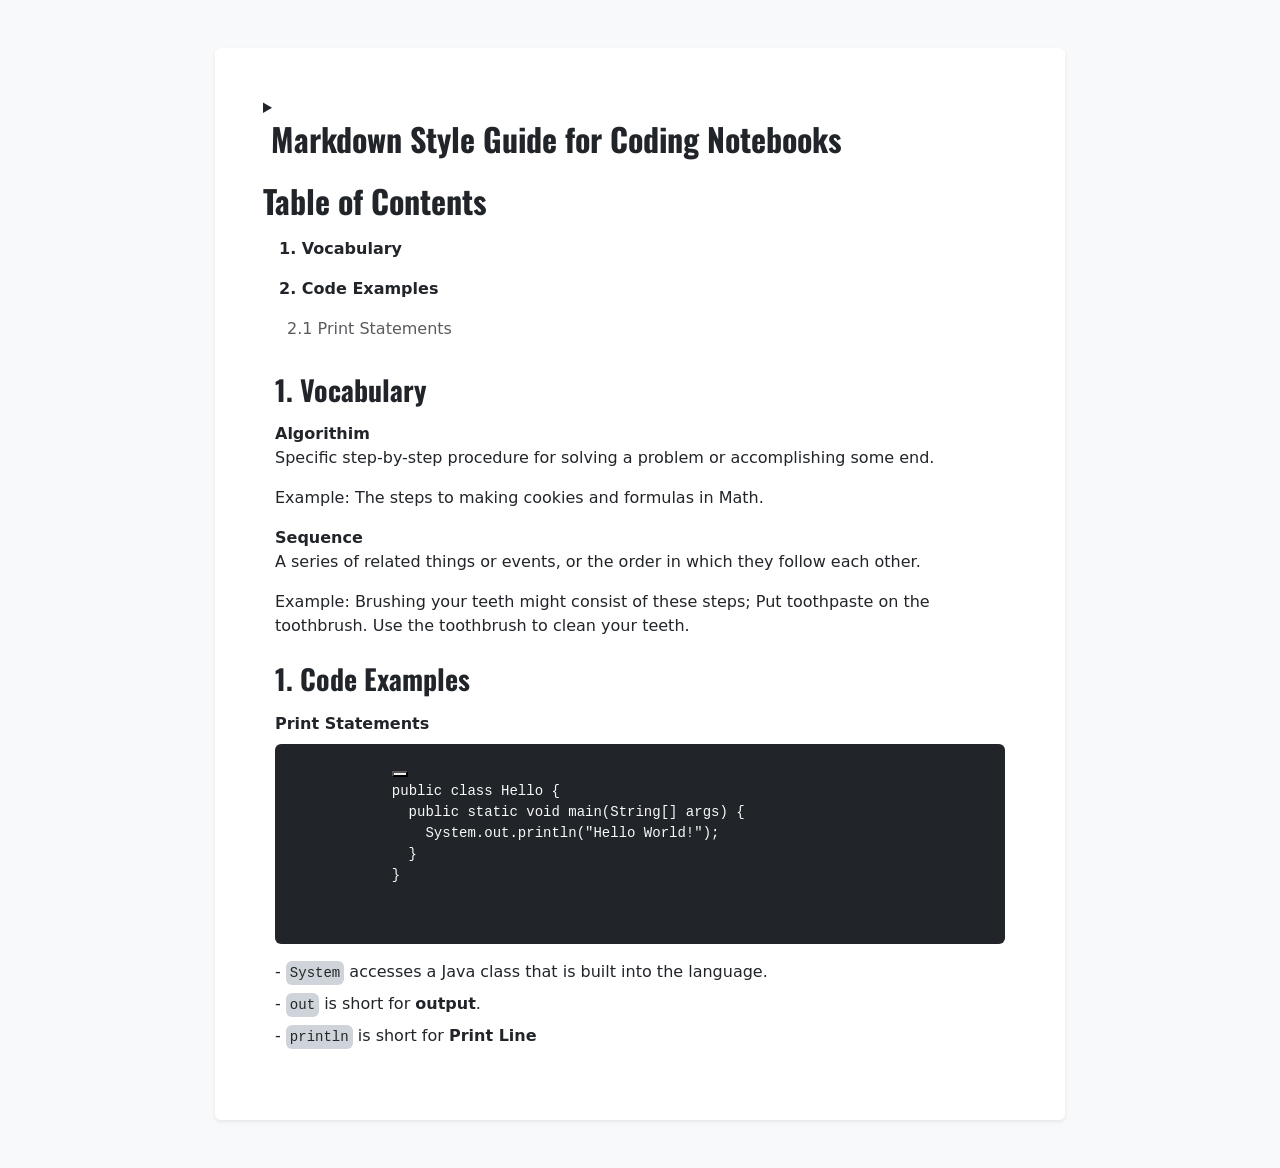
==== commit 4b663e64: "Padding change" ====
--- a/notebook.html
+++ b/notebook.html
@@ -245,7 +245,7 @@
     
     <p>Keep it simple, consistent, and clear.</p>
     </details>
-    <h2 class="h2 fw-bold text-dark">Table of Contents</h2>
+    <h2 class="h2 fw-bold text-dark mt-3">Table of Contents</h2>
     <div class="list-group listgroup-flush border-0">
       <a href="#vocabulary" class="list-group-item list-group-item-action fw-bold border-0">1. Vocabulary</a>
       <a href="#code-examples" class="list list-group-item list-group-item-action fw-bold border-0">2. Code Examples</a>
